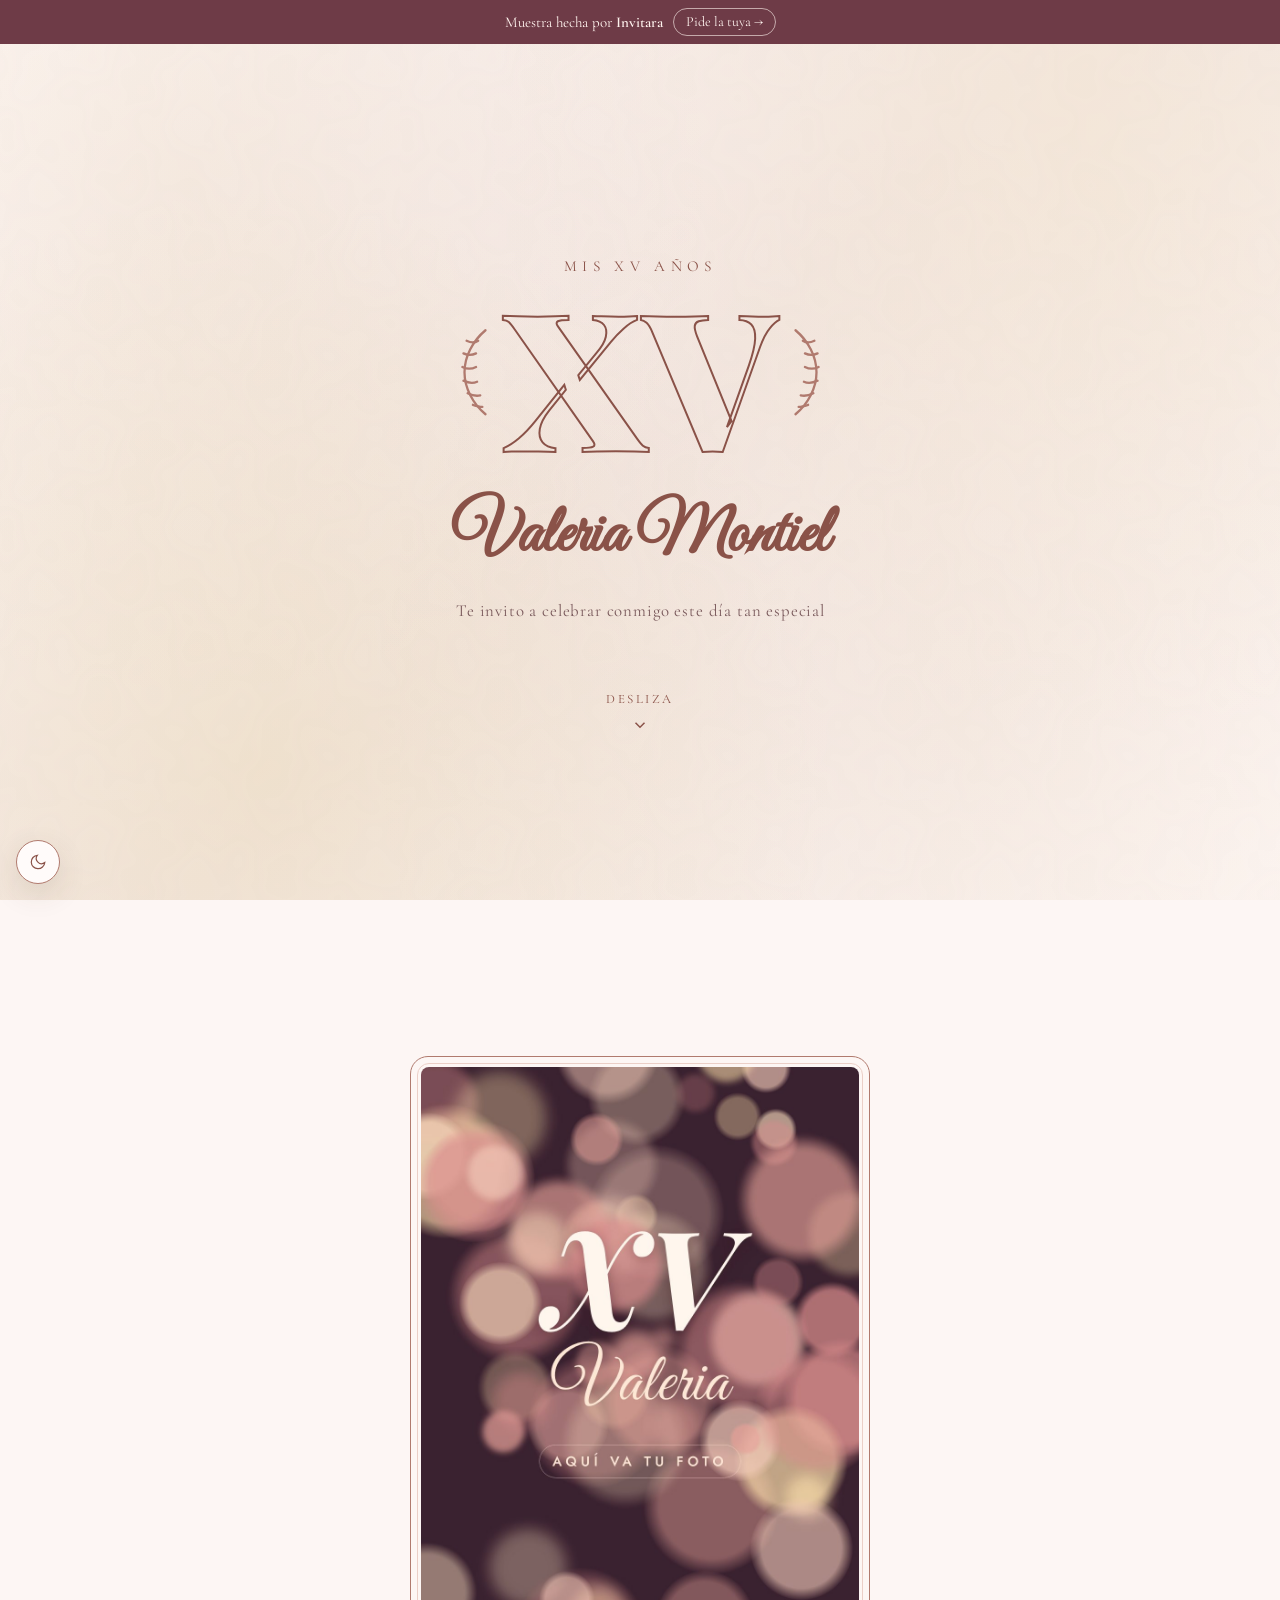
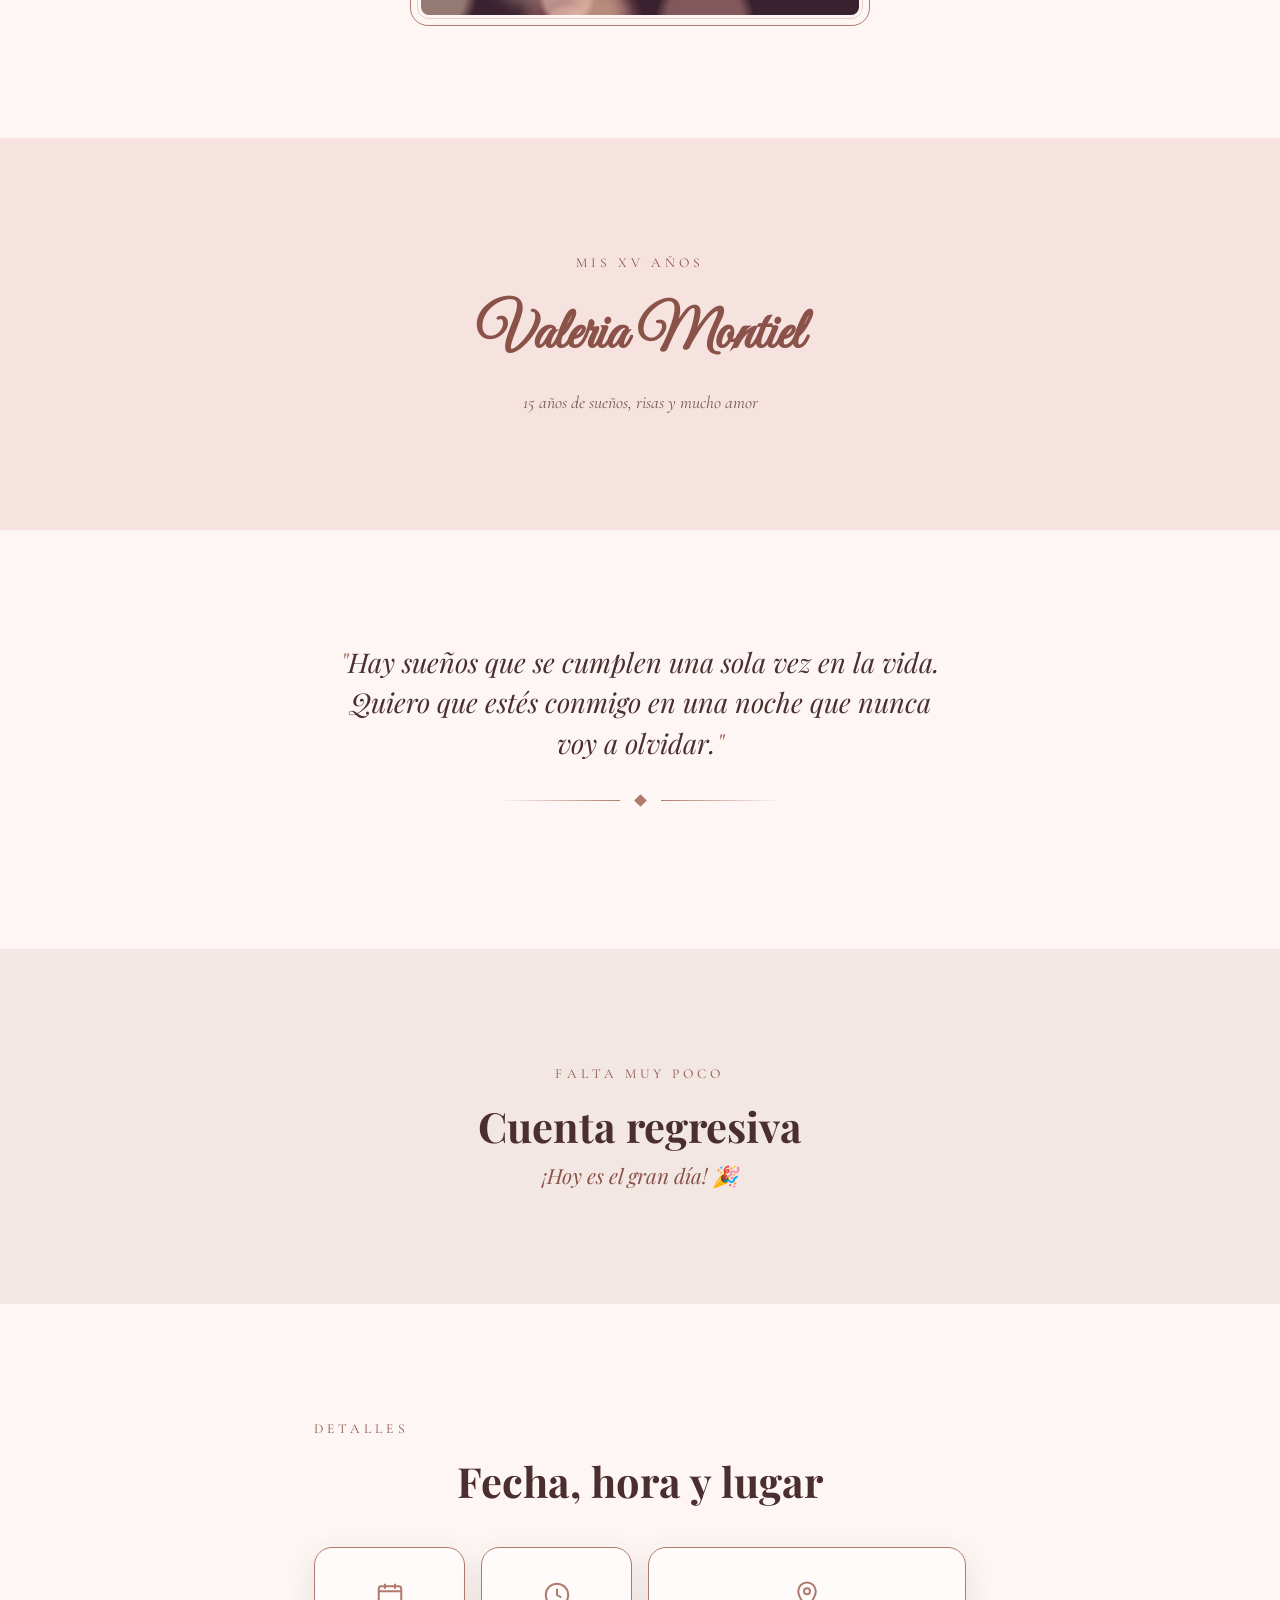
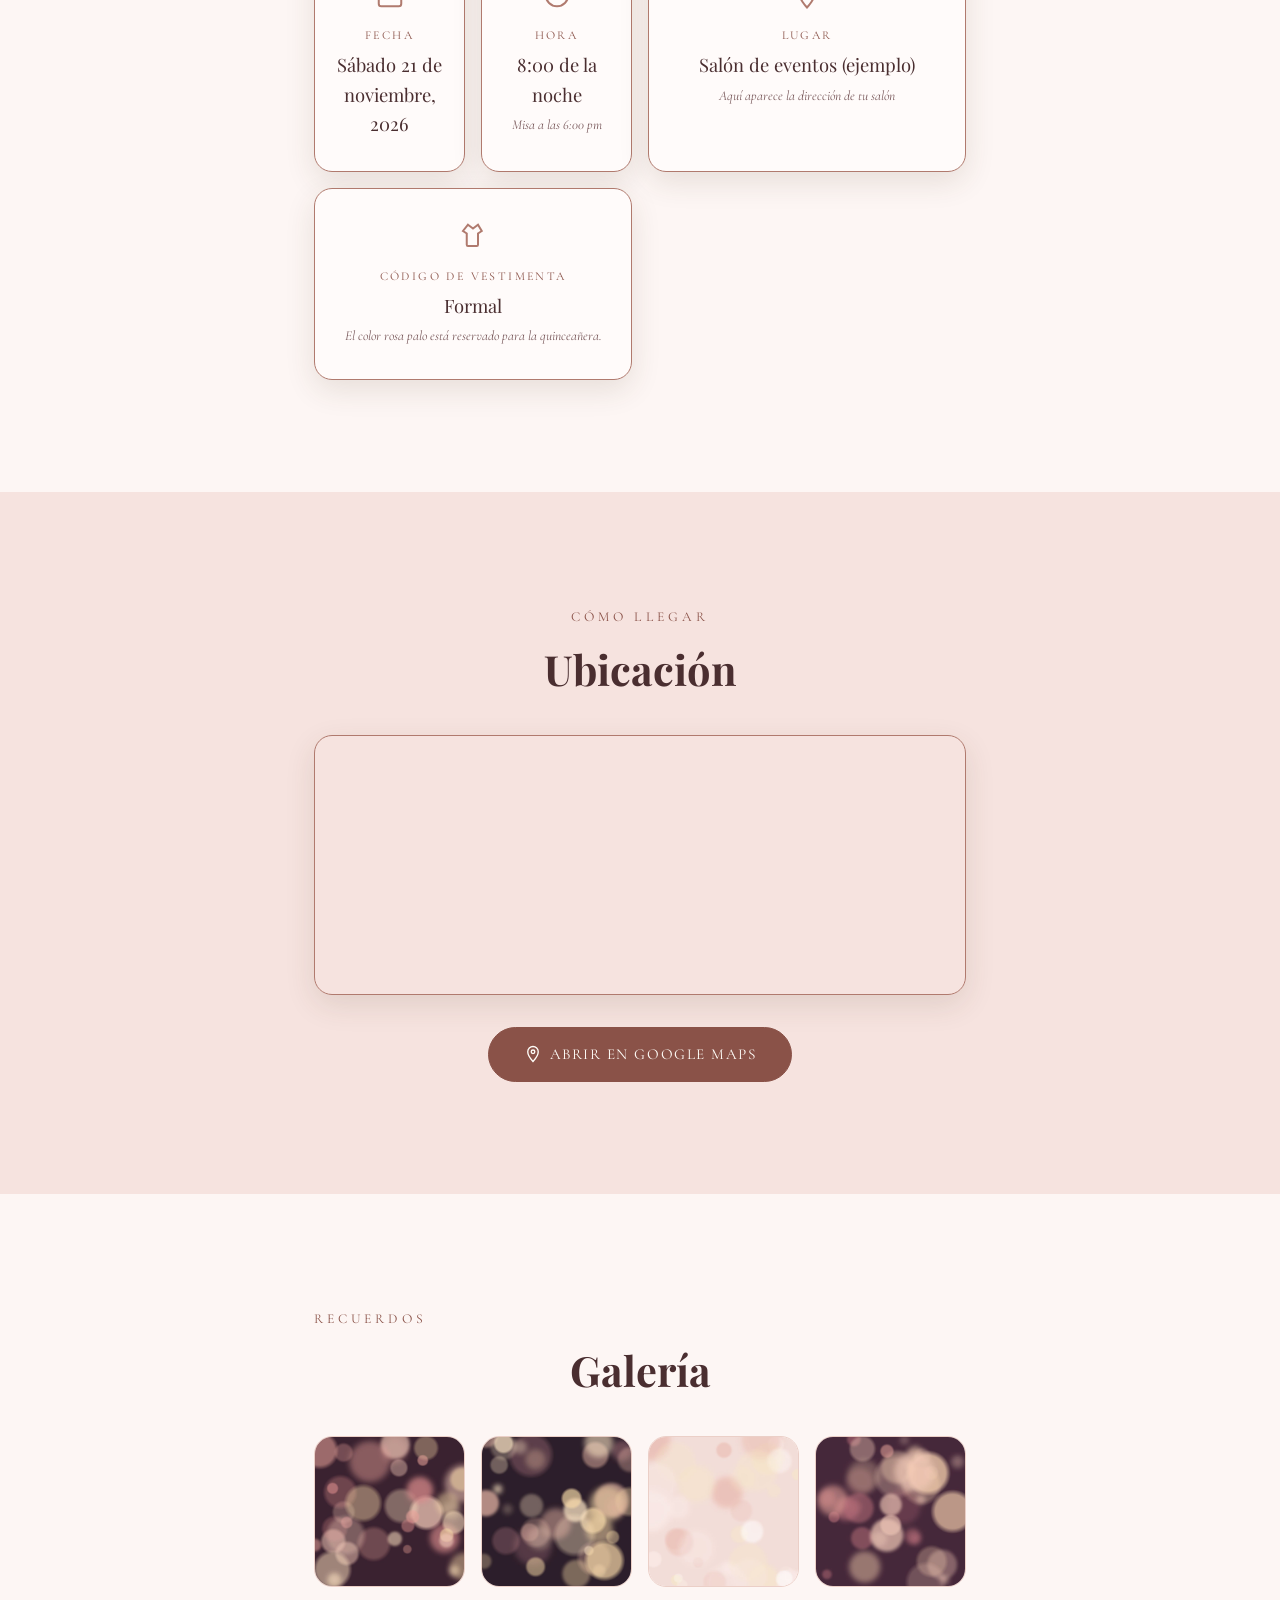
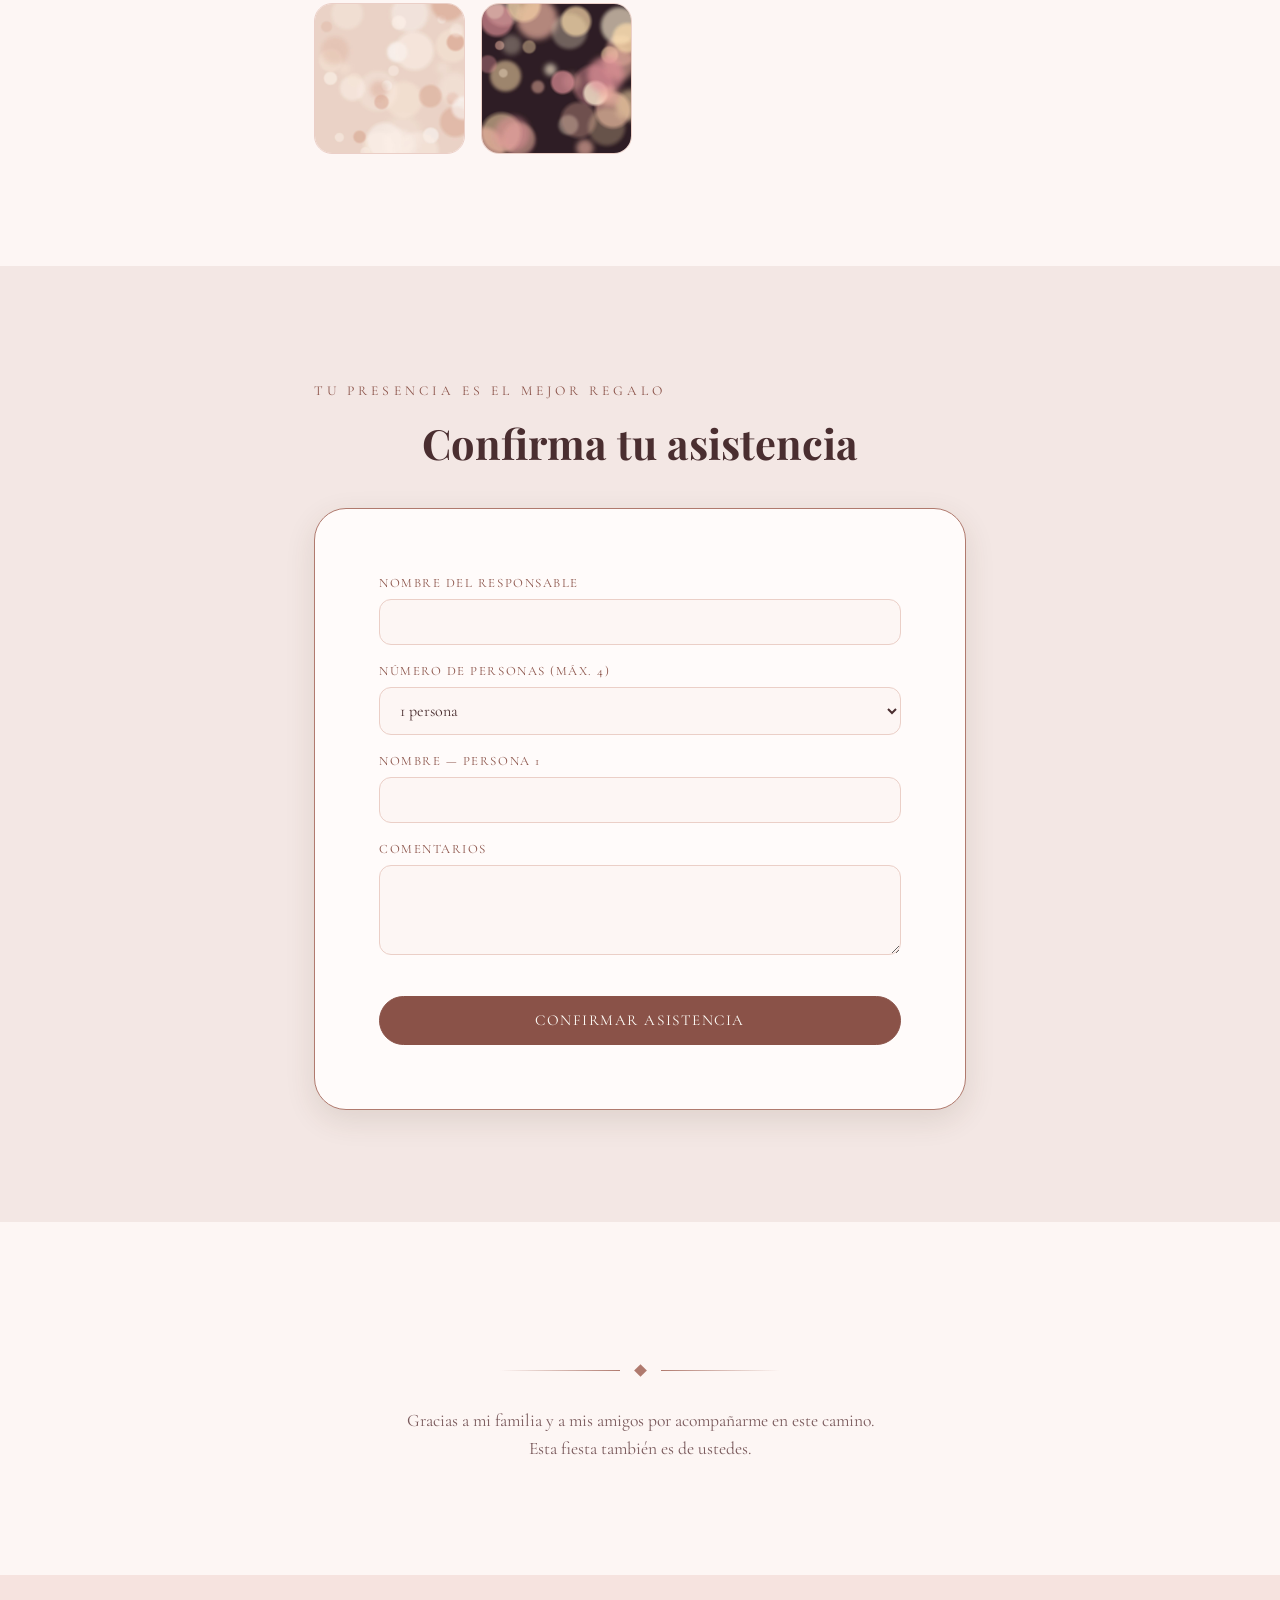
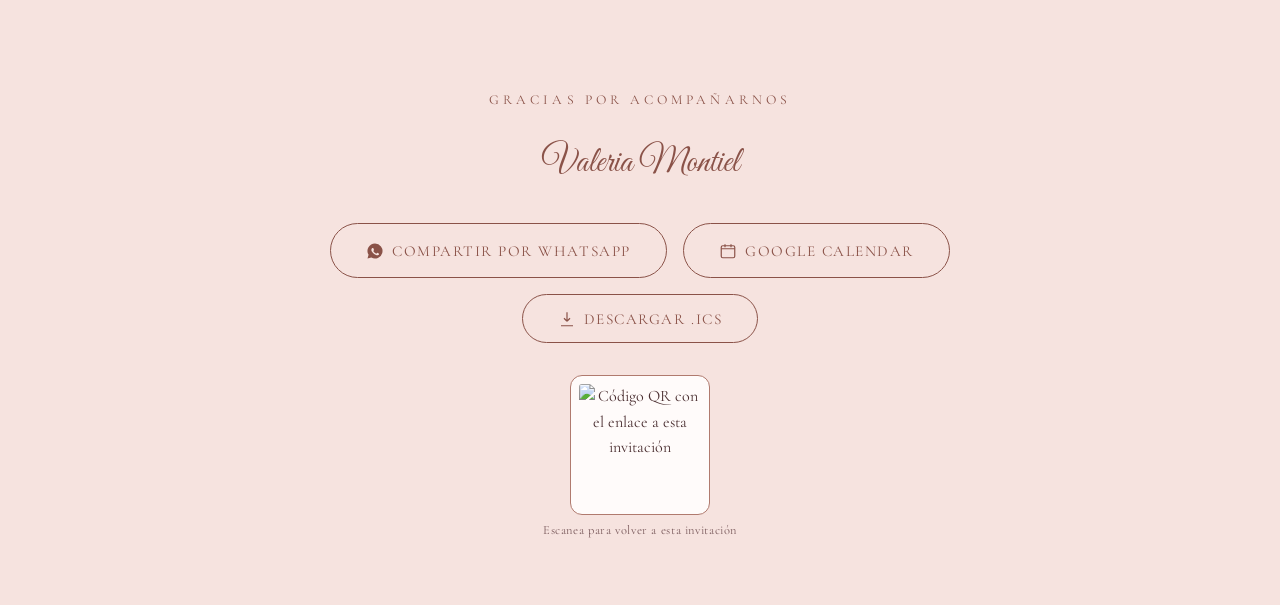
==== index.html @ c922c7a2 "Add files via upload" ====
<!DOCTYPE html>
<html lang="es" data-tema="claro">
<head>
  <meta charset="UTF-8">
  <meta name="viewport" content="width=device-width, initial-scale=1.0, viewport-fit=cover">
  <title>Mis XV años · Valeria · Muestra Invitara</title>

  <!-- ============== SEO BÁSICO ============== -->
  <meta name="description" content="Invitación digital de muestra hecha por Invitara: cuenta regresiva, mapa, galería y confirmación de asistencia.">
  <meta name="robots" content="noindex, nofollow">
  <!-- noindex: una invitación personal normalmente NO debe salir en buscadores.
       Si quieres que sí sea indexable, borra esta línea. -->
  <meta name="theme-color" content="#B07A6E">
  <link rel="canonical" href="https://alex10ja1.github.io/invitara-demo-xv/">

  <!-- ============== OPEN GRAPH (vista previa al compartir por WhatsApp / Facebook) ============== -->
  <meta property="og:type" content="website">
  <meta property="og:title" content="Mis XV años · Valeria">
  <meta property="og:description" content="Invitación digital de muestra hecha por Invitara. Toca para verla como la verían tus invitados.">
  <meta property="og:image" content="https://alex10ja1.github.io/invitara-demo-xv/assets/img/og-imagen.jpg">
  <meta property="og:image:width" content="1200">
  <meta property="og:image:height" content="630">
  <meta property="og:url" content="https://alex10ja1.github.io/invitara-demo-xv/">
  <meta property="og:locale" content="es_MX">

  <!-- ============== TWITTER CARD ============== -->
  <meta name="twitter:card" content="summary_large_image">
  <meta name="twitter:title" content="Mis XV años · Valeria">
  <meta name="twitter:description" content="Invitación digital de muestra hecha por Invitara.">
  <meta name="twitter:image" content="https://alex10ja1.github.io/invitara-demo-xv/assets/img/og-imagen.jpg">

  <!-- ============== PWA (opcional) ============== -->
  <link rel="manifest" href="manifest.json">
  <link rel="icon" type="image/svg+xml" href="assets/iconos/favicon.svg">
  <link rel="apple-touch-icon" href="assets/iconos/favicon.svg">

  <!-- ============== TIPOGRAFÍAS (Google Fonts) ============== -->
  <link rel="preconnect" href="https://fonts.googleapis.com">
  <link rel="preconnect" href="https://fonts.gstatic.com" crossorigin>
  <link href="https://fonts.googleapis.com/css2?family=Great+Vibes&family=Playfair+Display:ital,wght@0,700;0,900;1,700&family=Cormorant+Garamond:wght@400;500;600&display=swap" rel="stylesheet">

  <!-- ============== HOJAS DE ESTILO (orden importa: variables primero) ============== -->
  <link rel="stylesheet" href="assets/css/variables.css">
  <link rel="stylesheet" href="assets/css/style.css">
  <link rel="stylesheet" href="assets/css/responsive.css">
  <link rel="stylesheet" href="assets/css/animaciones.css">
  <style>
    .aviso-muestra{position:fixed;left:0;right:0;top:0;z-index:400;display:flex;justify-content:center;align-items:center;gap:10px;flex-wrap:nowrap;white-space:nowrap;
      padding:calc(8px + env(safe-area-inset-top,0px)) max(16px,env(safe-area-inset-right,0px)) 8px max(16px,env(safe-area-inset-left,0px));
      background:#6E3B47;color:#FFF3EE;font-family:'Cormorant Garamond',Georgia,serif;font-size:15px;text-decoration:none;text-align:center}
    .aviso-muestra b{font-weight:600}
    .aviso-muestra__cta{padding:2px 12px;border:1px solid rgba(255,243,238,.6);border-radius:999px;font-size:14px}
    .aviso-muestra:focus-visible{outline:3px solid #FFF3EE;outline-offset:-4px}
    body{padding-top:44px}
  </style>
</head>
<body>

  <!-- ============== TEXTURA DE FONDO (mármol/acuarela, 100% CSS) ============== -->
  <div class="textura-marmol" aria-hidden="true"></div>

  <!-- ============== PANTALLA DE CARGA ============== -->
  <div class="pantalla-carga" id="pantalla-carga" aria-hidden="true">
    <span class="pantalla-carga__numero">XV</span>
    <span class="pantalla-carga__anillo"></span>
    <span class="pantalla-carga__texto">Preparando tu invitación</span>
  </div>

  <!-- ============== BOTONES FLOTANTES ============== -->
  <button class="boton-musica" id="boton-musica" type="button" aria-label="Reproducir música">
    <svg class="icono-play" viewBox="0 0 24 24" fill="none" stroke="currentColor" stroke-width="1.6"><path d="M8 5v14l11-7z" fill="currentColor" stroke="none"/></svg>
    <svg class="icono-pausa" viewBox="0 0 24 24" fill="none" stroke="currentColor" stroke-width="1.6"><rect x="6" y="5" width="4" height="14" fill="currentColor" stroke="none"/><rect x="14" y="5" width="4" height="14" fill="currentColor" stroke="none"/></svg>
  </button>
  <audio id="audio-fondo" preload="none"></audio>

  <button class="boton-tema" id="boton-tema" type="button" aria-label="Cambiar a modo oscuro">
    <svg viewBox="0 0 24 24" fill="none" stroke="currentColor" stroke-width="1.6"><path d="M21 12.8A9 9 0 1 1 11.2 3 7 7 0 0 0 21 12.8z"/></svg>
  </button>

  <!-- ============== AVISO DE MUESTRA (Invitara) ============== -->
  <a class="aviso-muestra" href="https://alex10ja1.github.io/invitara/" target="_blank" rel="noopener">
    <span>Muestra hecha por <b>Invitara</b></span>
    <span class="aviso-muestra__cta">Pide la tuya →</span>
  </a>

  <main>

    <!-- ============== 1. BIENVENIDA ============== -->
    <section class="seccion-bienvenida" id="bienvenida" aria-label="Bienvenida">
      <div class="globos" aria-hidden="true">
        <span class="globo globo--1"></span>
        <span class="globo globo--2"></span>
        <span class="globo globo--3"></span>
        <span class="globo globo--4"></span>
        <span class="globo globo--5"></span>
      </div>

      <p class="bienvenida__eyebrow zoom-in">Mis XV años</p>

      <div class="bienvenida__laureles zoom-in zoom-in-retraso-1">
        <svg viewBox="0 0 40 90" fill="none" stroke="currentColor" stroke-width="2.2" stroke-linecap="round">
          <path d="M30 5C18 15 10 30 10 45c0 15 8 30 20 40"/>
          <path d="M12 15c4 2 8 2 11 0M9 27c4 2 8 2 12 0M8 40c4 2 9 2 13 0M9 53c4 2 9 3 13 1M13 65c4 2 8 3 12 2M18 76c3 1 6 2 9 2"/>
        </svg>
        <span class="bienvenida__numero">XV</span>
        <svg class="espejo" viewBox="0 0 40 90" fill="none" stroke="currentColor" stroke-width="2.2" stroke-linecap="round">
          <path d="M30 5C18 15 10 30 10 45c0 15 8 30 20 40"/>
          <path d="M12 15c4 2 8 2 11 0M9 27c4 2 8 2 12 0M8 40c4 2 9 2 13 0M9 53c4 2 9 3 13 1M13 65c4 2 8 3 12 2M18 76c3 1 6 2 9 2"/>
        </svg>
      </div>

      <h1 class="bienvenida__titulo zoom-in zoom-in-retraso-2" data-config="evento.nombreFestejada">Valeria Montiel</h1>
      <p class="bienvenida__subtitulo zoom-in zoom-in-retraso-3">Te invito a celebrar conmigo este día tan especial</p>

      <div class="boton-scroll">
        <span>Desliza</span>
        <svg viewBox="0 0 24 24" fill="none" stroke="currentColor" stroke-width="2"><path d="M6 9l6 6 6-6"/></svg>
      </div>
    </section>

   <!-- ============== 2. FOTO PRINCIPAL ============== -->
<section class="seccion-foto" id="foto-principal" aria-label="foto principal">
  <div class="contenedor">
    <div class="foto-principal-wrap revelar revelar--zoom">
      <div class="marco-dorado parallax" data-velocidad="0.08">
        <img
          src="assets/img/foto-principal.jpg"
          alt="Espacio para la foto de la quinceañera"
          class="foto-principal"
          loading="eager">
      </div>
    </div>
  </div>
</section>

    <!-- ============== 3. NOMBRE COMPLETO ============== -->
    <section class="seccion-nombre fondo-champagne" id="nombre" aria-label="Nombre de la festejada">
      <div class="contenedor texto-centrado">
        <p class="etiqueta revelar">Mis XV años</p>
        <h2 class="nombre-festejada revelar" data-config="evento.nombreFestejada">Valeria Montiel</h2>
        <p class="nombre-festejada__edad revelar">
          <span data-config="evento.edad">15</span> años de sueños, risas y mucho amor
        </p>
      </div>
    </section>

    <!-- ============== 4. FRASE ELEGANTE ============== -->
    <section class="seccion-frase" id="frase" aria-label="Frase">
      <div class="contenedor">
        <p class="frase-elegante revelar" data-config="evento.fraseElegante">
          Hay sueños que se cumplen una sola vez en la vida.
        </p>
        <div class="divisor-ornamental revelar"><span class="divisor-ornamental__rombo"></span></div>
      </div>
    </section>

    <!-- ============== 5. CUENTA REGRESIVA ============== -->
    <section class="seccion-contador fondo-beige" id="cuenta-regresiva" aria-label="Cuenta regresiva">
      <div class="contenedor">
        <p class="etiqueta revelar">Falta muy poco</p>
        <h2 class="titulo-seccion revelar">Cuenta regresiva</h2>

        <div class="contador revelar" id="contador-bloques">
          <div class="contador__bloque">
            <div class="contador__numero" id="contador-dias">00</div>
            <div class="contador__label">Días</div>
          </div>
          <div class="contador__bloque">
            <div class="contador__numero" id="contador-horas">00</div>
            <div class="contador__label">Horas</div>
          </div>
          <div class="contador__bloque">
            <div class="contador__numero" id="contador-minutos">00</div>
            <div class="contador__label">Min</div>
          </div>
          <div class="contador__bloque">
            <div class="contador__numero" id="contador-segundos">00</div>
            <div class="contador__label">Seg</div>
          </div>
        </div>
        <p class="contador--finalizado" id="contador-finalizado" style="display:none;">¡Hoy es el gran día! 🎉</p>
      </div>
    </section>

    <!-- ============== 6-10. DETALLES: FECHA, HORA, LUGAR, VESTIMENTA + MAPA ============== -->
    <section class="seccion-detalles" id="detalles" aria-label="Detalles del evento">
      <div class="contenedor">
        <p class="etiqueta revelar">Detalles</p>
        <h2 class="titulo-seccion revelar">Fecha, hora y lugar</h2>

        <div class="grid-detalles">
          <div class="tarjeta revelar">
            <svg class="tarjeta__icono" viewBox="0 0 24 24" fill="none" stroke="currentColor" stroke-width="1.6"><rect x="3" y="5" width="18" height="16" rx="2"/><path d="M3 9h18M8 3v4M16 3v4"/></svg>
            <div class="tarjeta__titulo">Fecha</div>
            <div class="tarjeta__valor" data-config="fechaHora.fechaTexto">Sábado 14 de Noviembre, 2026</div>
          </div>

          <div class="tarjeta revelar">
            <svg class="tarjeta__icono" viewBox="0 0 24 24" fill="none" stroke="currentColor" stroke-width="1.6"><circle cx="12" cy="12" r="9"/><path d="M12 7v5l3.5 2"/></svg>
            <div class="tarjeta__titulo">Hora</div>
            <div class="tarjeta__valor" data-config="fechaHora.horaTexto">7:00 de la noche</div>
            <div class="tarjeta__nota" data-config="fechaHora.notaHora">Se ruega puntualidad</div>
          </div>

          <div class="tarjeta tarjeta--ancha revelar">
            <svg class="tarjeta__icono" viewBox="0 0 24 24" fill="none" stroke="currentColor" stroke-width="1.6"><path d="M12 22s7-7.5 7-13a7 7 0 1 0-14 0c0 5.5 7 13 7 13z"/><circle cx="12" cy="9" r="2.4"/></svg>
            <div class="tarjeta__titulo">Lugar</div>
            <div class="tarjeta__valor" data-config="lugar.nombreLugar">Salón Jardín Villa Dorada</div>
            <div class="tarjeta__nota" data-config="lugar.direccion">Av. de las Rosas 245, Col. Los Encinos</div>
          </div>

          <div class="tarjeta tarjeta--ancha revelar">
            <svg class="tarjeta__icono" viewBox="0 0 24 24" fill="none" stroke="currentColor" stroke-width="1.6"><path d="M8 3l4 3 4-3 3 5-3 2v9a1 1 0 0 1-1 1H8a1 1 0 0 1-1-1v-9L4 8z"/></svg>
            <div class="tarjeta__titulo">Código de vestimenta</div>
            <div class="tarjeta__valor" data-config="vestimenta.codigo">Formal</div>
            <div class="tarjeta__nota" data-config="vestimenta.detalle">Paleta dorado, champagne y beige.</div>
          </div>
        </div>
      </div>
    </section>

    <!-- ============== 9. MAPA ============== -->
    <section class="seccion-mapa fondo-champagne" id="mapa" aria-label="Ubicación en el mapa">
      <div class="contenedor">
        <p class="etiqueta revelar">Cómo llegar</p>
        <h2 class="titulo-seccion revelar">Ubicación</h2>
        <div class="mapa-embed revelar">
          <iframe id="mapa-iframe" src="" loading="lazy" referrerpolicy="no-referrer-when-downgrade"></iframe>
        </div>
        <div class="acciones-mapa revelar">
          <a class="boton boton--relleno" id="boton-abrir-maps" href="#" target="_blank" rel="noopener noreferrer">
            <svg viewBox="0 0 24 24" fill="none" stroke="currentColor" stroke-width="1.8"><path d="M12 22s7-7.5 7-13a7 7 0 1 0-14 0c0 5.5 7 13 7 13z"/><circle cx="12" cy="9" r="2.4"/></svg>
            Abrir en Google Maps
          </a>
        </div>
      </div>
    </section>

    <!-- ============== 11. GALERÍA ============== -->
    <section class="seccion-galeria" id="galeria" aria-label="Galería de fotos">
      <div class="contenedor">
        <p class="etiqueta revelar">Recuerdos</p>
        <h2 class="titulo-seccion revelar">Galería</h2>
        <div class="galeria" id="galeria-grid"><!-- Generado dinámicamente por app.js desde configuracion.json --></div>
      </div>
    </section>

  <!-- ============== 12. CONFIRMACIÓN DE ASISTENCIA ============== -->
<section class="seccion-confirmacion fondo-beige" id="confirmacion" aria-label="Confirmación de asistencia">
  <div class="contenedor">
    <p class="etiqueta revelar">Tu presencia es el mejor regalo</p>
    <h2 class="titulo-seccion revelar">Confirma tu asistencia</h2>

    <form
      class="formulario-confirmacion revelar"
      id="formulario-rsvp"
      novalidate>

      <div class="campo">
        <label for="form-responsable">Nombre del responsable</label>
        <input type="text" id="form-responsable" name="responsable" required autocomplete="name">
        <span class="campo__error">Escribe tu nombre completo.</span>
      </div>

      <div class="campo">
        <label for="form-cantidad">Número de personas (máx. 4)</label>
        <select id="form-cantidad" name="cantidad" required>
          <option value="1">1 persona</option>
          <option value="2">2 personas</option>
          <option value="3">3 personas</option>
          <option value="4">4 personas</option>
        </select>
      </div>

      <div class="campo campo-persona visible" data-persona="1">
        <label for="form-persona1">Nombre — Persona 1</label>
        <input type="text" id="form-persona1" name="persona1" required>
        <span class="campo__error">Escribe el nombre de la persona 1.</span>
      </div>

      <div class="campo campo-persona personas-adicionales" data-persona="2">
        <label for="form-persona2">Nombre — Persona 2</label>
        <input type="text" id="form-persona2" name="persona2">
        <span class="campo__error">Escribe el nombre de la persona 2.</span>
      </div>

      <div class="campo campo-persona personas-adicionales" data-persona="3">
        <label for="form-persona3">Nombre — Persona 3</label>
        <input type="text" id="form-persona3" name="persona3">
        <span class="campo__error">Escribe el nombre de la persona 3.</span>
      </div>

      <div class="campo campo-persona personas-adicionales" data-persona="4">
        <label for="form-persona4">Nombre — Persona 4</label>
        <input type="text" id="form-persona4" name="persona4">
        <span class="campo__error">Escribe el nombre de la persona 4.</span>
      </div>

      <div class="campo">
        <label for="form-comentarios">Comentarios</label>
        <textarea id="form-comentarios" name="comentarios"></textarea>
      </div>

      <button type="submit" class="boton boton--relleno boton--bloque">
        Confirmar asistencia
      </button>

      <p class="formulario__estado" id="formulario-estado" role="status"></p>
    </form>
  </div>
</section>

    <!-- ============== 13. MENSAJE FINAL ============== -->
    <section class="seccion-mensaje-final" id="mensaje-final" aria-label="Mensaje final">
      <div class="contenedor">
        <div class="divisor-ornamental revelar"><span class="divisor-ornamental__rombo"></span></div>
        <p class="mensaje-final__texto revelar" data-config="evento.mensajeFinal">
          Gracias a mi familia y a mis amigos.
        </p>
      </div>
    </section>

    <!-- ============== 14. GRACIAS POR ACOMPAÑARNOS ============== -->
    <section class="seccion-agradecimiento fondo-champagne" id="agradecimiento" aria-label="Agradecimiento">
      <div class="contenedor">
        <p class="etiqueta revelar">Gracias por acompañarnos</p>
        <p class="agradecimiento__firma revelar" data-config="evento.nombreFestejada">Valeria</p>

        <div class="acciones-finales revelar">
          <a class="boton" id="boton-whatsapp" href="#" target="_blank" rel="noopener noreferrer">
            <svg viewBox="0 0 24 24" fill="currentColor"><path d="M12 2a10 10 0 0 0-8.6 15.1L2 22l5.1-1.3A10 10 0 1 0 12 2zm5.6 14.2c-.2.6-1.4 1.2-1.9 1.3-.5.1-1.1.2-3.1-.6-2.6-1.1-4.3-3.7-4.4-3.9-.1-.2-1-1.3-1-2.5s.6-1.8.9-2.1c.2-.2.5-.3.7-.3h.5c.2 0 .4 0 .6.5.2.5.7 1.7.7 1.8.1.2.1.3 0 .5-.2.4-.4.6-.7.9-.1.1-.2.3 0 .6.3.6 1 1.4 1.7 2 .9.7 1.6 1 1.9 1.1.2.1.4.1.5-.1.2-.2.6-.7.8-.9.2-.2.3-.2.5-.1l1.6.8c.2.1.4.2.4.4.1.2.1.7-.1 1.3z"/></svg>
            Compartir por WhatsApp
          </a>
          <a class="boton" id="boton-calendario-google" href="#" target="_blank" rel="noopener noreferrer">
            <svg viewBox="0 0 24 24" fill="none" stroke="currentColor" stroke-width="1.6"><rect x="3" y="5" width="18" height="16" rx="2"/><path d="M3 9h18M8 3v4M16 3v4"/></svg>
            Google Calendar
          </a>
          <button class="boton" id="boton-calendario-ics" type="button">
            <svg viewBox="0 0 24 24" fill="none" stroke="currentColor" stroke-width="1.6"><path d="M12 3v12m0 0l-4-4m4 4l4-4M4 21h16"/></svg>
            Descargar .ics
          </button>
        </div>

        <div class="qr-codigo revelar">
          <img id="qr-imagen" src="" alt="Código QR de la invitación" width="140" height="140" loading="lazy">
          <span>Escanea para volver a esta invitación</span>
        </div>
      </div>
    </section>

  </main>

  <!-- ============== LIGHTBOX (visor de foto ampliada de la galería) ============== -->
  <div class="lightbox" id="lightbox" aria-hidden="true">
    <button class="lightbox__cerrar" id="lightbox-cerrar" type="button" aria-label="Cerrar">×</button>
    <img id="lightbox-img" src="" alt="">
  </div>

  <!-- ============== SCRIPTS (cada módulo se expone en window.Invitacion*; app.js los conecta al final) ============== -->
  <script src="assets/js/contador.js"></script>
  <script src="assets/js/musica.js"></script>
  <script src="assets/js/maps.js"></script>
  <script src="assets/js/scroll.js"></script>
  <script src="assets/js/animaciones.js"></script>
  <script src="assets/js/formulario.js?v=31"></script>
  <script src="assets/js/app.js"></script>
</body>
</html>
---- assets/css/variables.css ----
/* ==========================================================================
   VARIABLES.CSS
   Aquí vive TODO el sistema de diseño: colores, tipografías, espaciados.
   Si quieres cambiar la paleta de colores de todo el sitio, este es el
   ÚNICO archivo que necesitas tocar. Todo lo demás lee de aquí.
   ========================================================================== */

:root {
  /* ---------- PALETA DE COLOR ----------
     Inspirada en invitaciones de boda / XV años: dorado envejecido,
     champagne y crema, sobre un fondo marfil cálido. */
  --color-dorado: #B07A6E;          /* Dorado principal (bordes, íconos, acentos) */
  --color-dorado-oscuro: #8A5248;   /* Dorado profundo (texto sobre claro, sombras de texto) */
  --color-dorado-claro: #EBCFC7;    /* Dorado pálido (líneas, detalles suaves) */
  --color-champagne: #F6E3DF;       /* Champagne (fondos de tarjetas) */
  --color-beige: #F3E7E4;           /* Beige (fondos alternos de sección) */
  --color-crema: #FDF6F4;           /* Crema (fondo general del sitio) */
  --color-marfil: #FFFBFA;          /* Marfil casi blanco (tarjetas, formulario) */
  --color-blanco: #FFFFFF;

  --color-texto: #4A2E30;           /* Texto principal: café cálido, no negro puro */
  --color-texto-suave: #7A5A5C;     /* Texto secundario / notas */
  --color-texto-sobre-dorado: #FFFDF8;

  --color-exito: #6E8F5C;           /* Verde suave para confirmaciones */
  --color-error: #B5544A;           /* Rojo terracota para errores de validación */

  /* ---------- MODO OSCURO (opcional, se activa con [data-tema="oscuro"]) ---------- */
  --color-crema-oscuro: #221B12;
  --color-marfil-oscuro: #2A2117;
  --color-texto-oscuro: #F3E5D0;

  /* ---------- TIPOGRAFÍA ----------
     Manuscrita elegante para el nombre, serif para el resto. */
  --fuente-script: 'Great Vibes', cursive;              /* Nombre principal */
  --fuente-display: 'Playfair Display', serif;          /* Títulos y el número "75" */
  --fuente-cuerpo: 'Cormorant Garamond', 'Georgia', serif; /* Texto de párrafos, labels, botones */

  /* ---------- ESPACIADO ---------- */
  --espacio-xs: 0.5rem;
  --espacio-sm: 1rem;
  --espacio-md: 2rem;
  --espacio-lg: 4rem;
  --espacio-xl: 7rem;

  /* ---------- BORDES Y SOMBRAS ---------- */
  --radio-borde: 18px;
  --radio-borde-lg: 32px;
  --sombra-suave: 0 10px 30px rgba(74, 58, 34, 0.12);
  --sombra-dorada: 0 8px 24px rgba(198, 161, 91, 0.35);
  --linea-dorada: 1px solid var(--color-dorado);

  /* ---------- TRANSICIONES ---------- */
  --transicion-suave: 0.4s cubic-bezier(0.22, 1, 0.36, 1);
  --transicion-rapida: 0.2s ease-out;

  /* ---------- ANCHO DE CONTENIDO ---------- */
  --ancho-maximo: 640px;
}
---- assets/css/style.css ----
/* ==========================================================================
   STYLE.CSS — Hoja de estilos principal
   Estructura general + cada una de las secciones de la invitación.
   No usa ningún framework (sin Bootstrap): 100% CSS puro.
   ========================================================================== */

/* ---------- RESET BÁSICO ---------- */
* { margin: 0; padding: 0; box-sizing: border-box; }

html { scroll-behavior: smooth; }

body {
  font-family: var(--fuente-cuerpo);
  color: var(--color-texto);
  background-color: var(--color-crema);
  overflow-x: hidden;
  line-height: 1.6;
}

/* Modo oscuro opcional, activado por JS con data-tema="oscuro" en <html> */
html[data-tema="oscuro"] body {
  background-color: var(--color-crema-oscuro);
  color: var(--color-texto-oscuro);
}
html[data-tema="oscuro"] .tarjeta,
html[data-tema="oscuro"] .formulario-confirmacion {
  background-color: var(--color-marfil-oscuro);
}

img { max-width: 100%; display: block; }
a { color: inherit; text-decoration: none; }
button { font-family: inherit; cursor: pointer; }

/* Foco visible para accesibilidad de teclado */
a:focus-visible, button:focus-visible, input:focus-visible, textarea:focus-visible, select:focus-visible {
  outline: 2px solid var(--color-dorado-oscuro);
  outline-offset: 3px;
}

/* Respeta preferencia de "reducir movimiento" del sistema */
@media (prefers-reduced-motion: reduce) {
  *, *::before, *::after {
    animation-duration: 0.001ms !important;
    animation-iteration-count: 1 !important;
    transition-duration: 0.001ms !important;
    scroll-behavior: auto !important;
  }
}

/* ---------- TEXTURA DE FONDO TIPO MÁRMOL / ACUARELA ----------
   Generada 100% con CSS (gradientes radiales superpuestos), sin
   necesidad de ninguna imagen. Se aplica al body mediante ::before
   para que quede detrás de todo el contenido. */
.textura-marmol {
  position: fixed;
  inset: 0;
  z-index: -1;
  pointer-events: none;
  background-color: var(--color-crema);
  background-image:
    radial-gradient(circle at 15% 20%, rgba(198, 161, 91, 0.10) 0%, transparent 40%),
    radial-gradient(circle at 85% 15%, rgba(243, 229, 208, 0.55) 0%, transparent 45%),
    radial-gradient(circle at 75% 80%, rgba(198, 161, 91, 0.08) 0%, transparent 50%),
    radial-gradient(circle at 20% 85%, rgba(232, 213, 166, 0.35) 0%, transparent 45%),
    linear-gradient(135deg, var(--color-crema) 0%, var(--color-beige) 50%, var(--color-crema) 100%);
}
/* Veteado sutil tipo mármol, dibujado con SVG en línea (data URI) */
.textura-marmol::after {
  content: "";
  position: absolute;
  inset: 0;
  opacity: 0.5;
  background-image: url("data:image/svg+xml;utf8,<svg xmlns='http://www.w3.org/2000/svg' width='400' height='400'><filter id='n'><feTurbulence type='fractalNoise' baseFrequency='0.012' numOctaves='3' result='t'/><feColorMatrix in='t' type='matrix' values='0 0 0 0 0.77  0 0 0 0 0.63  0 0 0 0 0.36  0 0 0 0.05 0'/></filter><rect width='100%25' height='100%25' filter='url(%23n)'/></svg>");
  mix-blend-mode: multiply;
}

/* ---------- PANTALLA DE CARGA ---------- */
.pantalla-carga {
  position: fixed;
  inset: 0;
  z-index: 999;
  display: flex;
  flex-direction: column;
  align-items: center;
  justify-content: center;
  gap: var(--espacio-sm);
  background: var(--color-crema);
  transition: opacity 0.8s ease, visibility 0.8s ease;
}
.pantalla-carga.oculta { opacity: 0; visibility: hidden; }
.pantalla-carga__numero {
  font-family: var(--fuente-display);
  font-size: 4rem;
  color: var(--color-dorado-oscuro);
}
.pantalla-carga__texto {
  font-size: 1rem;
  letter-spacing: 0.2em;
  text-transform: uppercase;
  color: var(--color-texto-suave);
}
.pantalla-carga__anillo {
  width: 46px; height: 46px;
  border: 2px solid var(--color-dorado-claro);
  border-top-color: var(--color-dorado-oscuro);
  border-radius: 50%;
  animation: girar 1s linear infinite;
}
@keyframes girar { to { transform: rotate(360deg); } }

/* ---------- CONTENEDOR GENERAL ---------- */
.contenedor {
  max-width: var(--ancho-maximo);
  margin: 0 auto;
  padding: 0 var(--espacio-md);
}

section { position: relative; padding: var(--espacio-xl) 0; }

/* ---------- DIVISOR ORNAMENTAL (elemento firma del diseño) ----------
   Doble línea dorada con un rombo al centro: se repite entre secciones
   como si fuera el sello grabado de una invitación impresa. */
.divisor-ornamental {
  display: flex;
  align-items: center;
  justify-content: center;
  gap: var(--espacio-sm);
  width: 100%;
  max-width: 280px;
  margin: var(--espacio-md) auto;
}
.divisor-ornamental::before,
.divisor-ornamental::after {
  content: "";
  flex: 1;
  height: 1px;
  background: linear-gradient(90deg, transparent, var(--color-dorado));
}
.divisor-ornamental::after { background: linear-gradient(90deg, var(--color-dorado), transparent); }
.divisor-ornamental__rombo {
  width: 9px; height: 9px;
  background: var(--color-dorado);
  transform: rotate(45deg);
  flex-shrink: 0;
}

/* ---------- ETIQUETA (eyebrow) ---------- */
.etiqueta {
  display: inline-block;
  font-family: var(--fuente-cuerpo);
  font-size: 0.85rem;
  letter-spacing: 0.3em;
  text-transform: uppercase;
  color: var(--color-dorado-oscuro);
  margin-bottom: var(--espacio-xs);
}

.titulo-seccion {
  font-family: var(--fuente-display);
  font-size: clamp(1.8rem, 5vw, 2.6rem);
  text-align: center;
  color: var(--color-texto);
  font-weight: 700;
}

.texto-centrado { text-align: center; }

/* ================= SECCIÓN: BIENVENIDA (Hero) ================= */
.seccion-bienvenida {
  min-height: 100vh;
  display: flex;
  flex-direction: column;
  align-items: center;
  justify-content: center;
  text-align: center;
  padding: var(--espacio-lg) var(--espacio-md);
  position: relative;
}

.globos { position: absolute; inset: 0; overflow: hidden; pointer-events: none; z-index: 0; }
.globo {
  position: absolute;
  bottom: -120px;
  width: 46px;
  height: 58px;
  border-radius: 50% 50% 50% 50% / 58% 58% 42% 42%;
  opacity: 0.55;
  animation: flotar-globo linear infinite;
}
.globo::after {
  content: "";
  position: absolute;
  bottom: -26px; left: 50%;
  width: 1px; height: 26px;
  background: rgba(198,161,91,0.4);
  transform: translateX(-50%);
}
.globo--1 { left: 8%;  background: var(--color-dorado);       animation-duration: 14s; animation-delay: 0s; }
.globo--2 { left: 22%; background: var(--color-dorado-claro); animation-duration: 18s; animation-delay: 3s; }
.globo--3 { left: 68%; background: var(--color-champagne);    animation-duration: 16s; animation-delay: 1s; }
.globo--4 { left: 84%; background: var(--color-dorado);       animation-duration: 20s; animation-delay: 5s; }
.globo--5 { left: 45%; background: var(--color-dorado-claro); animation-duration: 15s; animation-delay: 7s; }
@keyframes flotar-globo {
  0%   { transform: translateY(0) translateX(0); }
  50%  { transform: translateY(-60vh) translateX(20px); }
  100% { transform: translateY(-115vh) translateX(-15px); }
}

.bienvenida__eyebrow {
  font-size: 0.95rem;
  letter-spacing: 0.35em;
  text-transform: uppercase;
  color: var(--color-dorado-oscuro);
  z-index: 1;
}

.bienvenida__numero {
  font-family: var(--fuente-display);
  font-weight: 900;
  font-size: clamp(6rem, 32vw, 11rem);
  line-height: 0.9;
  color: transparent;
  -webkit-text-stroke: 2px var(--color-dorado-oscuro);
  position: relative;
  z-index: 1;
  margin: var(--espacio-xs) 0;
}

/* Laureles alrededor del "75": motivo clásico de aniversario, dibujado en SVG en el HTML */
.bienvenida__laureles { position: relative; z-index: 1; display: flex; align-items: center; justify-content: center; gap: 0.5rem; }
.bienvenida__laureles svg { width: 42px; height: auto; color: var(--color-dorado); }
.bienvenida__laureles svg.espejo { transform: scaleX(-1); }

.bienvenida__titulo {
  z-index: 1;
  font-family: var(--fuente-script);
  font-size: clamp(2.6rem, 9vw, 4.2rem);
  color: var(--color-dorado-oscuro);
  margin-top: var(--espacio-sm);
}

.bienvenida__subtitulo {
  z-index: 1;
  font-size: 1.05rem;
  color: var(--color-texto-suave);
  margin-top: var(--espacio-xs);
  letter-spacing: 0.05em;
}

.boton-scroll {
  z-index: 1;
  margin-top: var(--espacio-lg);
  display: flex;
  flex-direction: column;
  align-items: center;
  gap: 0.4rem;
  color: var(--color-dorado-oscuro);
  font-size: 0.8rem;
  letter-spacing: 0.2em;
  text-transform: uppercase;
  animation: rebote-suave 2.4s ease-in-out infinite;
}
.boton-scroll svg { width: 18px; height: 18px; }
@keyframes rebote-suave { 0%,100% { transform: translateY(0); } 50% { transform: translateY(8px); } }

/* ================= MARCO ORNAMENTAL (usado en foto principal y galería) ================= */
.marco-dorado {
  position: relative;
  padding: 10px;
  border: 1px solid var(--color-dorado);
  border-radius: var(--radio-borde);
}
.marco-dorado::before {
  content: "";
  position: absolute;
  inset: 6px;
  border: 1px solid var(--color-dorado-claro);
  border-radius: calc(var(--radio-borde) - 6px);
  pointer-events: none;
}
.marco-dorado img {
  border-radius: calc(var(--radio-borde) - 10px);
  width: 100%;
  object-fit: cover;
}

/* ================= SECCIÓN: FOTO PRINCIPAL ================= */
.seccion-foto { text-align: center; }
.foto-principal-wrap { max-width: 420px; margin: 0 auto; }
.foto-principal-wrap .marco-dorado img { aspect-ratio: 4 / 5; }
.foto-placeholder {
  aspect-ratio: 4/5; width: 100%;
  display: flex; align-items: center; justify-content: center;
  background: linear-gradient(160deg, var(--color-champagne), var(--color-beige));
  color: var(--color-dorado-oscuro);
  font-family: var(--fuente-cuerpo);
  font-size: 0.95rem;
  text-align: center;
  padding: var(--espacio-md);
  border-radius: calc(var(--radio-borde) - 10px);
}

/* ================= SECCIÓN: NOMBRE ================= */
.seccion-nombre { text-align: center; }
.nombre-festejada {
  font-family: var(--fuente-script);
  font-size: clamp(2.4rem, 8vw, 3.6rem);
  color: var(--color-dorado-oscuro);
  margin: var(--espacio-xs) 0;
}
.nombre-festejada__edad {
  font-family: var(--fuente-cuerpo);
  font-style: italic;
  color: var(--color-texto-suave);
  font-size: 1.1rem;
}

/* ================= SECCIÓN: FRASE ELEGANTE ================= */
.seccion-frase { text-align: center; }
.frase-elegante {
  font-family: var(--fuente-display);
  font-style: italic;
  font-size: clamp(1.3rem, 4vw, 1.7rem);
  line-height: 1.5;
  color: var(--color-texto);
  position: relative;
  padding: 0 var(--espacio-sm);
}
.frase-elegante::before, .frase-elegante::after {
  content: '"';
  color: var(--color-dorado);
  font-family: var(--fuente-display);
}

/* ================= SECCIÓN: CUENTA REGRESIVA ================= */
.seccion-contador { text-align: center; }
.contador {
  display: flex;
  justify-content: center;
  gap: var(--espacio-sm);
  flex-wrap: wrap;
  margin-top: var(--espacio-md);
}
.contador__bloque {
  background: var(--color-marfil);
  border: var(--linea-dorada);
  border-radius: var(--radio-borde);
  box-shadow: var(--sombra-suave);
  width: 84px;
  padding: var(--espacio-sm) 0.4rem;
}
.contador__numero {
  font-family: var(--fuente-display);
  font-size: 2.1rem;
  color: var(--color-dorado-oscuro);
  font-weight: 700;
}
.contador__label {
  font-size: 0.7rem;
  letter-spacing: 0.15em;
  text-transform: uppercase;
  color: var(--color-texto-suave);
}
.contador--finalizado {
  font-family: var(--fuente-display);
  font-style: italic;
  color: var(--color-dorado-oscuro);
  font-size: 1.3rem;
}

/* ================= SECCIÓN: DETALLES (fecha, hora, lugar, vestimenta) ================= */
.grid-detalles {
  display: grid;
  grid-template-columns: 1fr 1fr;
  gap: var(--espacio-sm);
  margin-top: var(--espacio-md);
}
.tarjeta {
  background: var(--color-marfil);
  border: var(--linea-dorada);
  border-radius: var(--radio-borde);
  box-shadow: var(--sombra-suave);
  padding: var(--espacio-md) var(--espacio-sm);
  text-align: center;
  transition: transform var(--transicion-suave);
}
.tarjeta:hover { transform: translateY(-4px); }
.tarjeta--ancha { grid-column: 1 / -1; }
.tarjeta__icono { width: 30px; height: 30px; margin: 0 auto var(--espacio-xs); color: var(--color-dorado); }
.tarjeta__titulo {
  font-size: 0.75rem;
  letter-spacing: 0.2em;
  text-transform: uppercase;
  color: var(--color-dorado-oscuro);
  margin-bottom: 0.3rem;
}
.tarjeta__valor {
  font-family: var(--fuente-display);
  font-size: 1.15rem;
  color: var(--color-texto);
}
.tarjeta__nota {
  font-size: 0.85rem;
  color: var(--color-texto-suave);
  margin-top: 0.3rem;
  font-style: italic;
}

/* ================= SECCIÓN: MAPA ================= */
.seccion-mapa { text-align: center; }
.mapa-embed {
  width: 100%;
  height: 260px;
  border: var(--linea-dorada);
  border-radius: var(--radio-borde);
  overflow: hidden;
  box-shadow: var(--sombra-suave);
  margin-top: var(--espacio-md);
}
.mapa-embed iframe { width: 100%; height: 100%; border: 0; }

/* ================= BOTONES ELEGANTES (reutilizables) ================= */
.boton {
  display: inline-flex;
  align-items: center;
  justify-content: center;
  gap: 0.5rem;
  font-family: var(--fuente-cuerpo);
  font-size: 0.95rem;
  letter-spacing: 0.1em;
  text-transform: uppercase;
  padding: 0.9rem 2.2rem;
  border-radius: 50px;
  border: 1.5px solid var(--color-dorado-oscuro);
  background: transparent;
  color: var(--color-dorado-oscuro);
  transition: background var(--transicion-suave), color var(--transicion-suave), box-shadow var(--transicion-suave), transform var(--transicion-rapida);
}
.boton:hover {
  background: var(--color-dorado-oscuro);
  color: var(--color-texto-sobre-dorado);
  box-shadow: var(--sombra-dorada);
}
.boton:active { transform: scale(0.97); }
.boton svg { width: 18px; height: 18px; }
.boton--relleno {
  background: var(--color-dorado-oscuro);
  color: var(--color-texto-sobre-dorado);
}
.boton--relleno:hover { background: var(--color-dorado); }
.boton--bloque { width: 100%; margin-top: var(--espacio-sm); }
.acciones-mapa { margin-top: var(--espacio-md); display: flex; justify-content: center; flex-wrap: wrap; gap: var(--espacio-sm); }

/* ================= SECCIÓN: GALERÍA ================= */
.galeria {
  display: grid;
  grid-template-columns: repeat(3, 1fr);
  gap: 0.6rem;
  margin-top: var(--espacio-md);
}
.galeria__item {
  aspect-ratio: 1/1;
  border-radius: var(--radio-borde);
  overflow: hidden;
  border: 1px solid var(--color-dorado-claro);
  cursor: pointer;
}
.galeria__item img { width: 100%; height: 100%; object-fit: cover; transition: transform var(--transicion-suave); }
.galeria__item:hover img { transform: scale(1.08); }

.lightbox {
  position: fixed; inset: 0; z-index: 500;
  background: rgba(34, 27, 18, 0.92);
  display: flex; align-items: center; justify-content: center;
  padding: var(--espacio-md);
  opacity: 0; visibility: hidden;
  transition: opacity 0.3s ease, visibility 0.3s ease;
}
.lightbox.activo { opacity: 1; visibility: visible; }
.lightbox img { max-width: 100%; max-height: 82vh; border-radius: 12px; box-shadow: 0 20px 60px rgba(0,0,0,0.5); }
.lightbox__cerrar {
  position: absolute; top: 20px; right: 20px;
  width: 42px; height: 42px; border-radius: 50%;
  background: rgba(255,255,255,0.1); border: 1px solid var(--color-dorado-claro);
  color: var(--color-marfil); font-size: 1.3rem; line-height: 1;
  display: flex; align-items: center; justify-content: center;
}

/* ================= SECCIÓN: CONFIRMACIÓN (Formulario) ================= */
.formulario-confirmacion {
  background: var(--color-marfil);
  border: var(--linea-dorada);
  border-radius: var(--radio-borde-lg);
  box-shadow: var(--sombra-suave);
  padding: var(--espacio-lg) var(--espacio-md);
  margin-top: var(--espacio-md);
}
.campo { margin-bottom: var(--espacio-sm); text-align: left; }
.campo label {
  display: block;
  font-size: 0.8rem;
  letter-spacing: 0.12em;
  text-transform: uppercase;
  color: var(--color-dorado-oscuro);
  margin-bottom: 0.35rem;
}
.campo input,
.campo textarea,
.campo select {
  width: 100%;
  font-family: var(--fuente-cuerpo);
  font-size: 1rem;
  padding: 0.75rem 1rem;
  border: 1px solid var(--color-dorado-claro);
  border-radius: 12px;
  background: var(--color-crema);
  color: var(--color-texto);
  transition: border-color var(--transicion-rapida), box-shadow var(--transicion-rapida);
}
.campo input:focus,
.campo textarea:focus,
.campo select:focus {
  border-color: var(--color-dorado-oscuro);
  box-shadow: 0 0 0 3px rgba(198,161,91,0.2);
  outline: none;
}
.campo textarea { min-height: 90px; resize: vertical; }
.campo__error {
  display: none;
  color: var(--color-error);
  font-size: 0.8rem;
  margin-top: 0.3rem;
}
.campo.con-error .campo__error { display: block; }
.campo.con-error input, .campo.con-error select, .campo.con-error textarea { border-color: var(--color-error); }

.personas-adicionales { display: none; }
.personas-adicionales.visible { display: block; }

.formulario__estado {
  margin-top: var(--espacio-sm);
  text-align: center;
  font-size: 0.9rem;
  display: none;
}
.formulario__estado.visible { display: block; }
.formulario__estado--exito { color: var(--color-exito); }
.formulario__estado--error { color: var(--color-error); }

/* ================= SECCIÓN: MENSAJE FINAL ================= */
.seccion-mensaje-final { text-align: center; }
.mensaje-final__texto {
  font-size: 1.1rem;
  color: var(--color-texto-suave);
  max-width: 480px;
  margin: 0 auto;
}

/* ================= SECCIÓN: AGRADECIMIENTO (footer) ================= */
.seccion-agradecimiento {
  text-align: center;
  padding-bottom: var(--espacio-lg);
}
.agradecimiento__firma {
  font-family: var(--fuente-script);
  font-size: 2.2rem;
  color: var(--color-dorado-oscuro);
  margin-top: var(--espacio-sm);
}
.acciones-finales {
  margin-top: var(--espacio-md);
  display: flex;
  justify-content: center;
  gap: var(--espacio-sm);
  flex-wrap: wrap;
}

.qr-codigo { margin-top: var(--espacio-md); display: flex; flex-direction: column; align-items: center; gap: 0.4rem; }
.qr-codigo img {
  border: var(--linea-dorada);
  border-radius: 12px;
  padding: 8px;
  background: var(--color-marfil);
}
.qr-codigo span { font-size: 0.78rem; color: var(--color-texto-suave); letter-spacing: 0.05em; }

/* ================= BOTÓN FLOTANTE DE MÚSICA ================= */
.boton-musica {
  position: fixed;
  bottom: var(--espacio-sm);
  right: var(--espacio-sm);
  z-index: 200;
  width: 56px; height: 56px;
  border-radius: 50%;
  background: var(--color-marfil);
  border: var(--linea-dorada);
  box-shadow: var(--sombra-dorada);
  display: flex; align-items: center; justify-content: center;
  color: var(--color-dorado-oscuro);
  transition: transform var(--transicion-rapida);
}
.boton-musica:hover { transform: scale(1.08); }
.boton-musica svg { width: 24px; height: 24px; }
.boton-musica .icono-pausa { display: none; }
.boton-musica.reproduciendo .icono-play { display: none; }
.boton-musica.reproduciendo .icono-pausa { display: block; }
.boton-musica.reproduciendo { animation: pulso-musica 1.8s ease-in-out infinite; }
@keyframes pulso-musica { 0%,100%{ box-shadow: var(--sombra-dorada); } 50%{ box-shadow: 0 0 0 10px rgba(198,161,91,0.15), var(--sombra-dorada); } }

/* ================= BOTÓN FLOTANTE MODO OSCURO ================= */
.boton-tema {
  position: fixed;
  bottom: var(--espacio-sm);
  left: var(--espacio-sm);
  z-index: 200;
  width: 44px; height: 44px;
  border-radius: 50%;
  background: var(--color-marfil);
  border: var(--linea-dorada);
  box-shadow: var(--sombra-suave);
  display: flex; align-items: center; justify-content: center;
  color: var(--color-dorado-oscuro);
}
.boton-tema svg { width: 18px; height: 18px; }

/* ================= REVELADO AL SCROLL (clases controladas por scroll.js) ================= */
.revelar {
  opacity: 0;
  transform: translateY(36px);
  transition: opacity 0.9s ease, transform 0.9s cubic-bezier(0.22,1,0.36,1);
}
.revelar.visible { opacity: 1; transform: translateY(0); }
.revelar--zoom { transform: scale(0.92); }
.revelar--zoom.visible { transform: scale(1); }

/* Fondos alternos entre secciones, para dar ritmo visual */
.fondo-champagne { background: var(--color-champagne); }
.fondo-beige { background: var(--color-beige); }

/* ================= PÁGINA DE GRACIAS ================= */
.gracias-pantalla {
  min-height: 100vh;
  display: flex;
  flex-direction: column;
  align-items: center;
  justify-content: center;
  text-align: center;
  padding: var(--espacio-md);
}
.gracias-pantalla__icono { width: 70px; height: 70px; color: var(--color-dorado); margin-bottom: var(--espacio-sm); }
.gracias-pantalla__titulo { font-family: var(--fuente-script); font-size: clamp(2.2rem, 8vw, 3.2rem); color: var(--color-dorado-oscuro); }
.gracias-pantalla__texto { max-width: 420px; color: var(--color-texto-suave); margin-top: var(--espacio-sm); }

 .foto-principal {
  width: 100%;
  height: 100%;
  display: block;
  object-fit: cover;
}

/* ================= SECCIÓN: RECUERDOS COLABORATIVOS ================= */
.seccion-recuerdos { text-align: center; overflow: hidden; }
.recuerdos__descripcion { max-width: 620px; margin: var(--espacio-sm) auto 0; color: var(--color-texto-suave); font-size: 1.05rem; }
.recuerdos__acciones { max-width: 520px; margin: var(--espacio-md) auto 0; }
.recuerdos__boton { display: inline-flex; align-items: center; justify-content: center; gap: .7rem; min-height: 54px; }
.recuerdos__boton svg { width: 24px; height: 24px; flex: 0 0 auto; }
.recuerdos__pasos { display: grid; grid-template-columns: repeat(3,minmax(0,1fr)); gap: .75rem; max-width: 620px; margin: var(--espacio-md) auto; }
.recuerdos__paso { display: flex; flex-direction: column; align-items: center; gap: .45rem; padding: 1rem .65rem; background: rgba(255,253,248,.78); border: 1px solid var(--color-dorado-claro); border-radius: var(--radio-borde); }
.recuerdos__paso span { display: grid; place-items: center; width: 34px; height: 34px; border-radius: 50%; background: var(--color-dorado); color: var(--color-texto-sobre-dorado); font-family: var(--fuente-display); font-weight: 700; }
.recuerdos__paso p { margin: 0; color: var(--color-texto); font-size: .95rem; }
.recuerdos__marco { width: 100%; margin: var(--espacio-md) auto 0; padding: 6px; border: 1px solid var(--color-dorado-claro); border-radius: calc(var(--radio-borde) + 6px); background: var(--color-marfil); box-shadow: var(--sombra-suave); }
.recuerdos__iframe { display: block; width: 100%; min-height: 760px; border: 0; border-radius: var(--radio-borde); background: var(--color-marfil); }
.recuerdos__nota { max-width: 620px; margin: var(--espacio-sm) auto 0; color: var(--color-texto-suave); font-size: .9rem; }
@media (max-width:639px) {
  .recuerdos__descripcion { font-size: 1rem; }
  .recuerdos__pasos { grid-template-columns: 1fr; gap: .6rem; }
  .recuerdos__paso { flex-direction: row; justify-content: flex-start; text-align: left; padding: .8rem 1rem; }
  .recuerdos__marco { width: calc(100% + 1rem); margin-left: -.5rem; margin-right: -.5rem; padding: 3px; }
  .recuerdos__iframe { min-height: 840px; }
}
html[data-tema="oscuro"] .recuerdos__paso, html[data-tema="oscuro"] .recuerdos__marco, html[data-tema="oscuro"] .recuerdos__iframe { background: var(--color-marfil-oscuro); }
---- assets/css/responsive.css ----
/* ==========================================================================
   RESPONSIVE.CSS
   El diseño en style.css ya está pensado "mobile-first" (celular primero).
   Aquí solo agregamos ajustes para pantallas MÁS GRANDES que un celular,
   y pequeños retoques para celulares muy angostos.
   ========================================================================== */

/* ---------- Celulares muy angostos (iPhone SE y similares) ---------- */
@media (max-width: 360px) {
  .contador__bloque { width: 70px; padding: 0.7rem 0.3rem; }
  .contador__numero { font-size: 1.6rem; }
  .grid-detalles { gap: 0.6rem; }
  .boton { padding: 0.8rem 1.5rem; font-size: 0.85rem; }
}

/* ---------- Tablets (a partir de 640px) ---------- */
@media (min-width: 640px) {
  :root { --ancho-maximo: 720px; }

  .galeria { grid-template-columns: repeat(3, 1fr); gap: 1rem; }

  .contador__bloque { width: 100px; padding: var(--espacio-sm); }
  .contador__numero { font-size: 2.4rem; }

  .formulario-confirmacion { padding: var(--espacio-lg) var(--espacio-lg); }
}

/* ---------- Escritorio (a partir de 1024px) ---------- */
@media (min-width: 1024px) {
  :root { --ancho-maximo: 780px; }

  section { padding: var(--espacio-xl) 0; }

  .bienvenida__numero { font-size: 12rem; }

  .grid-detalles { grid-template-columns: repeat(4, 1fr); }
  .tarjeta--ancha { grid-column: span 2; }

  .galeria { grid-template-columns: repeat(4, 1fr); }

  .foto-principal-wrap { max-width: 460px; }

  /* En pantallas grandes el marco central se ve mejor con algo más de aire */
  .contenedor { padding: 0 var(--espacio-lg); }
}

/* ---------- Pantallas muy grandes ---------- */
@media (min-width: 1440px) {
  :root { --ancho-maximo: 860px; }
}

/* ---------- Orientación horizontal en celular (hero no debe verse gigante) ---------- */
@media (max-height: 480px) and (orientation: landscape) {
  .seccion-bienvenida { min-height: auto; padding: var(--espacio-lg) var(--espacio-md); }
  .bienvenida__numero { font-size: 5rem; }
  .globos { display: none; }
}

/* ---------- Pantallas táctiles: evitar hover "pegado" ---------- */
@media (hover: none) {
  .tarjeta:hover { transform: none; }
  .galeria__item:hover img { transform: none; }
}
---- assets/css/animaciones.css ----
/* ==========================================================================
   ANIMACIONES.CSS
   Todas las animaciones puras de CSS. Las que necesitan lógica
   (activarse al hacer scroll, generarse dinámicamente) reciben sus
   clases desde animaciones.js / scroll.js, pero el keyframe vive aquí.
   ========================================================================== */

/* ---------- FADE IN genérico ---------- */
.fade-in { animation: fadeIn 1.1s ease forwards; }
@keyframes fadeIn { from { opacity: 0; } to { opacity: 1; } }

/* ---------- ZOOM IN genérico (usado en pantalla de bienvenida) ---------- */
.zoom-in { animation: zoomIn 1.2s cubic-bezier(0.22,1,0.36,1) forwards; }
@keyframes zoomIn { from { opacity: 0; transform: scale(0.85); } to { opacity: 1; transform: scale(1); } }

.zoom-in-retraso-1 { animation-delay: 0.2s; }
.zoom-in-retraso-2 { animation-delay: 0.5s; }
.zoom-in-retraso-3 { animation-delay: 0.8s; }

/* ---------- PARALLAX ----------
   parallax.js mueve la variable --parallax-y en cada frame de scroll;
   aquí solo definimos cómo se traduce esa variable en movimiento. */
.parallax {
  transform: translateY(var(--parallax-y, 0px));
  will-change: transform;
}

/* ---------- CONFETI DORADO (partículas creadas dinámicamente por JS) ----------
   Cada partícula es un <span class="confeti-particula"> insertado por
   animaciones.js con una posición y duración aleatoria vía variables
   inline (--x, --duracion, --retraso, --rotacion). */
.contenedor-confeti {
  position: fixed;
  inset: 0;
  z-index: 300;
  pointer-events: none;
  overflow: hidden;
}
.confeti-particula {
  position: absolute;
  top: -20px;
  left: var(--x, 50%);
  width: var(--tamano, 8px);
  height: var(--tamano, 8px);
  background: var(--color, #C6A15B);
  opacity: 0.85;
  border-radius: 2px;
  animation: caer-confeti var(--duracion, 6s) linear var(--retraso, 0s) forwards;
}
.confeti-particula--redonda { border-radius: 50%; }
@keyframes caer-confeti {
  0% { transform: translateY(0) rotate(0deg); opacity: 0.9; }
  85% { opacity: 0.85; }
  100% { transform: translateY(105vh) rotate(var(--rotacion, 360deg)); opacity: 0; }
}

/* Confeti "explosivo" al confirmar asistencia: partículas más rápidas y numerosas */
.confeti-particula--burst { animation-name: caer-confeti-burst; }
@keyframes caer-confeti-burst {
  0% { transform: translate(0,0) rotate(0deg); opacity: 1; }
  100% { transform: translate(var(--dx, 0px), 70vh) rotate(var(--rotacion, 720deg)); opacity: 0; }
}

/* ---------- APARICIÓN PROGRESIVA (usado junto a la clase .revelar de style.css) ---------- */
.revelar--desde-izquierda { transform: translateX(-40px); }
.revelar--desde-izquierda.visible { transform: translateX(0); }
.revelar--desde-derecha { transform: translateX(40px); }
.revelar--desde-derecha.visible { transform: translateX(0); }

/* ---------- LATIDO SUAVE para el ícono de "confirmar asistencia" ---------- */
.latido { animation: latido 2.6s ease-in-out infinite; }
@keyframes latido { 0%,100% { transform: scale(1); } 50% { transform: scale(1.06); } }

/* ---------- ANIMACIÓN DE ÉXITO EN EL FORMULARIO ---------- */
.check-exito {
  width: 60px; height: 60px;
  margin: 0 auto var(--espacio-sm);
}
.check-exito circle {
  stroke: var(--color-exito);
  stroke-width: 2;
  fill: none;
  stroke-dasharray: 166;
  stroke-dashoffset: 166;
  animation: dibujar-circulo 0.6s ease forwards;
}
.check-exito path {
  stroke: var(--color-exito);
  stroke-width: 3;
  fill: none;
  stroke-dasharray: 48;
  stroke-dashoffset: 48;
  animation: dibujar-check 0.4s 0.5s ease forwards;
}
@keyframes dibujar-circulo { to { stroke-dashoffset: 0; } }
@keyframes dibujar-check { to { stroke-dashoffset: 0; } }
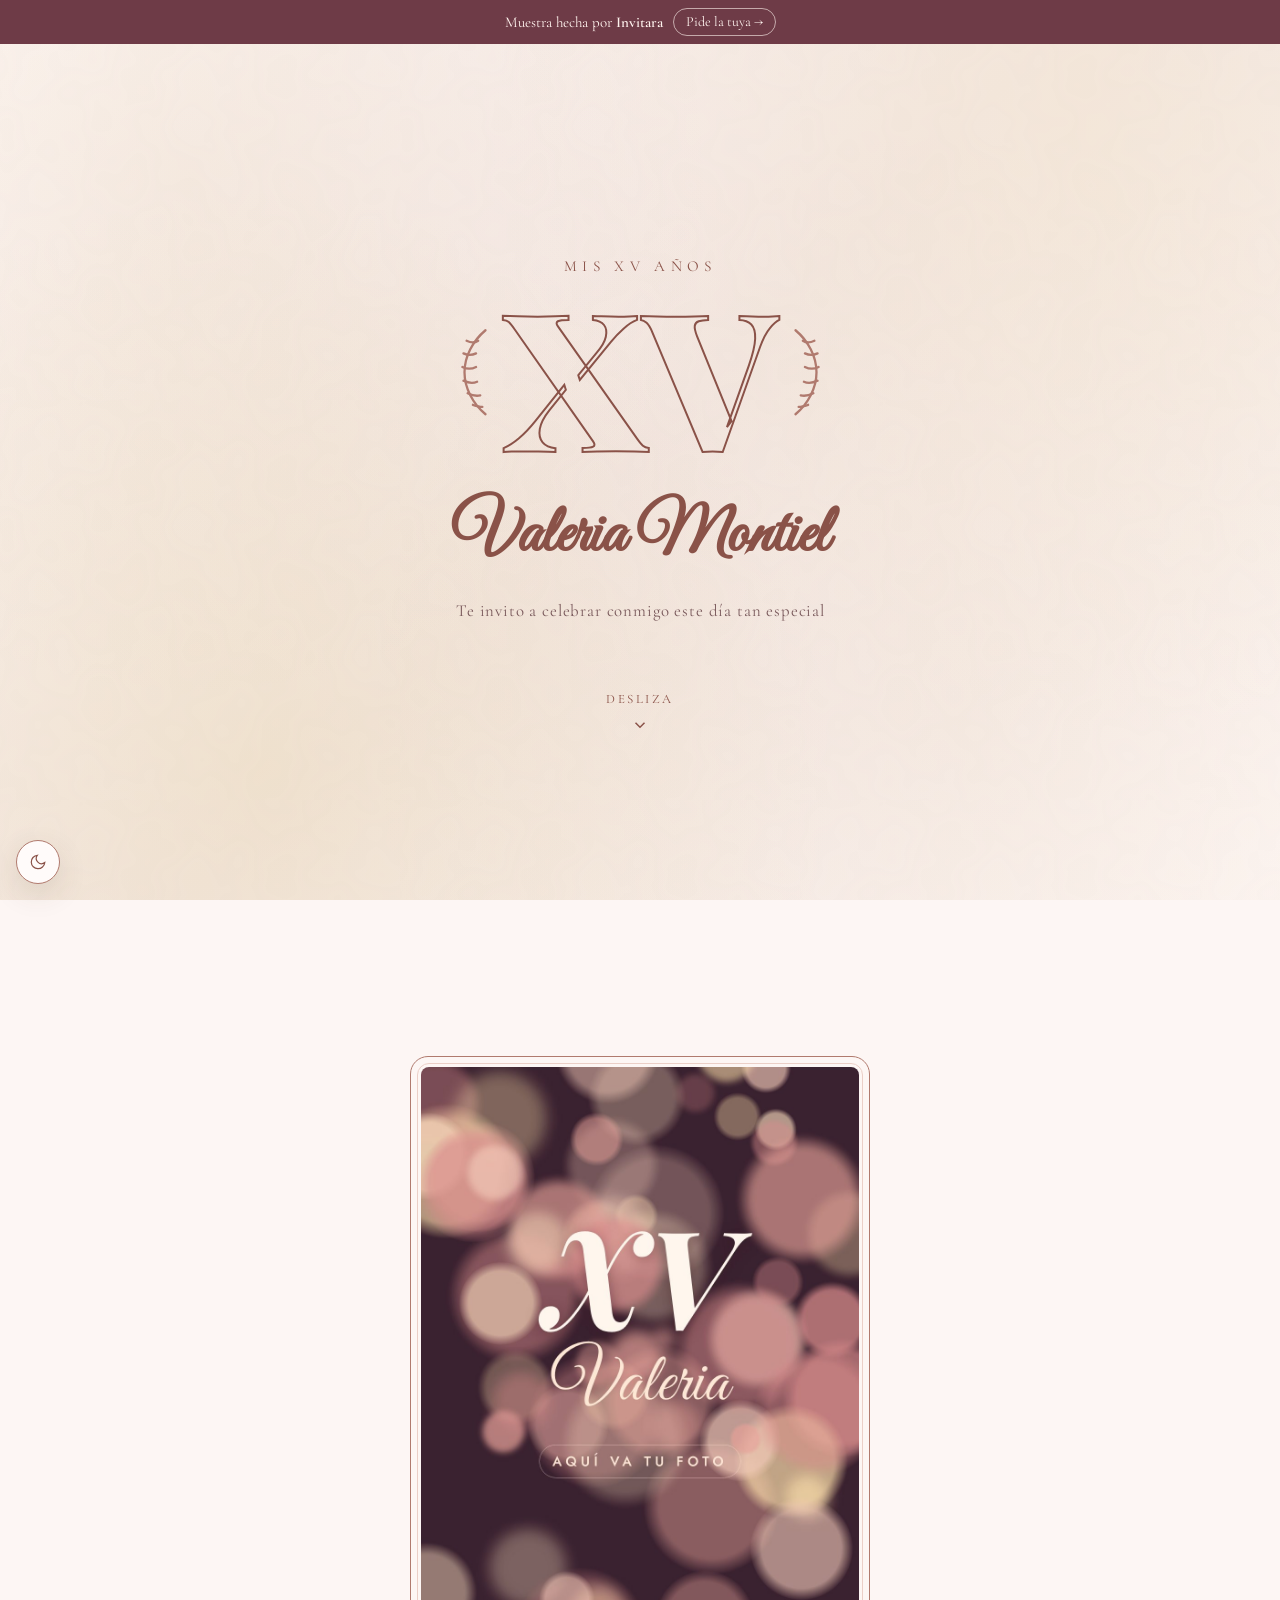
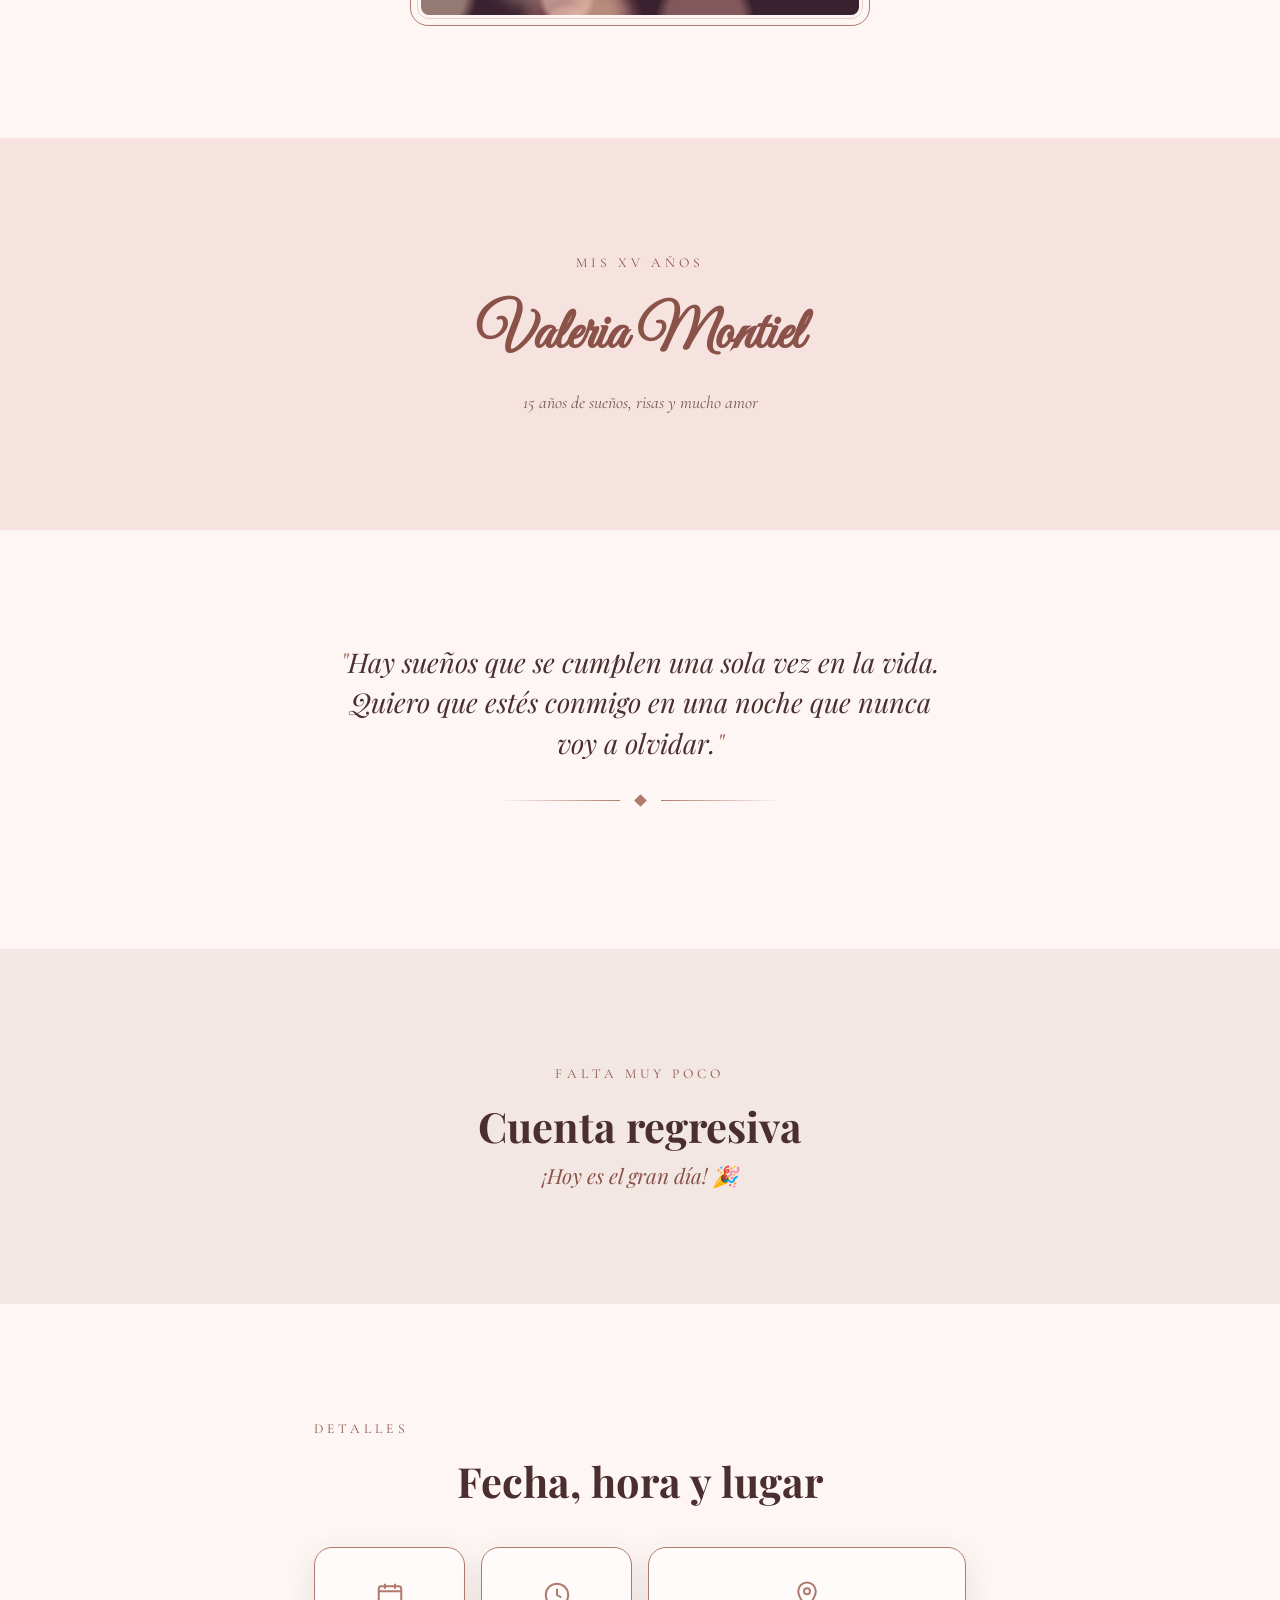
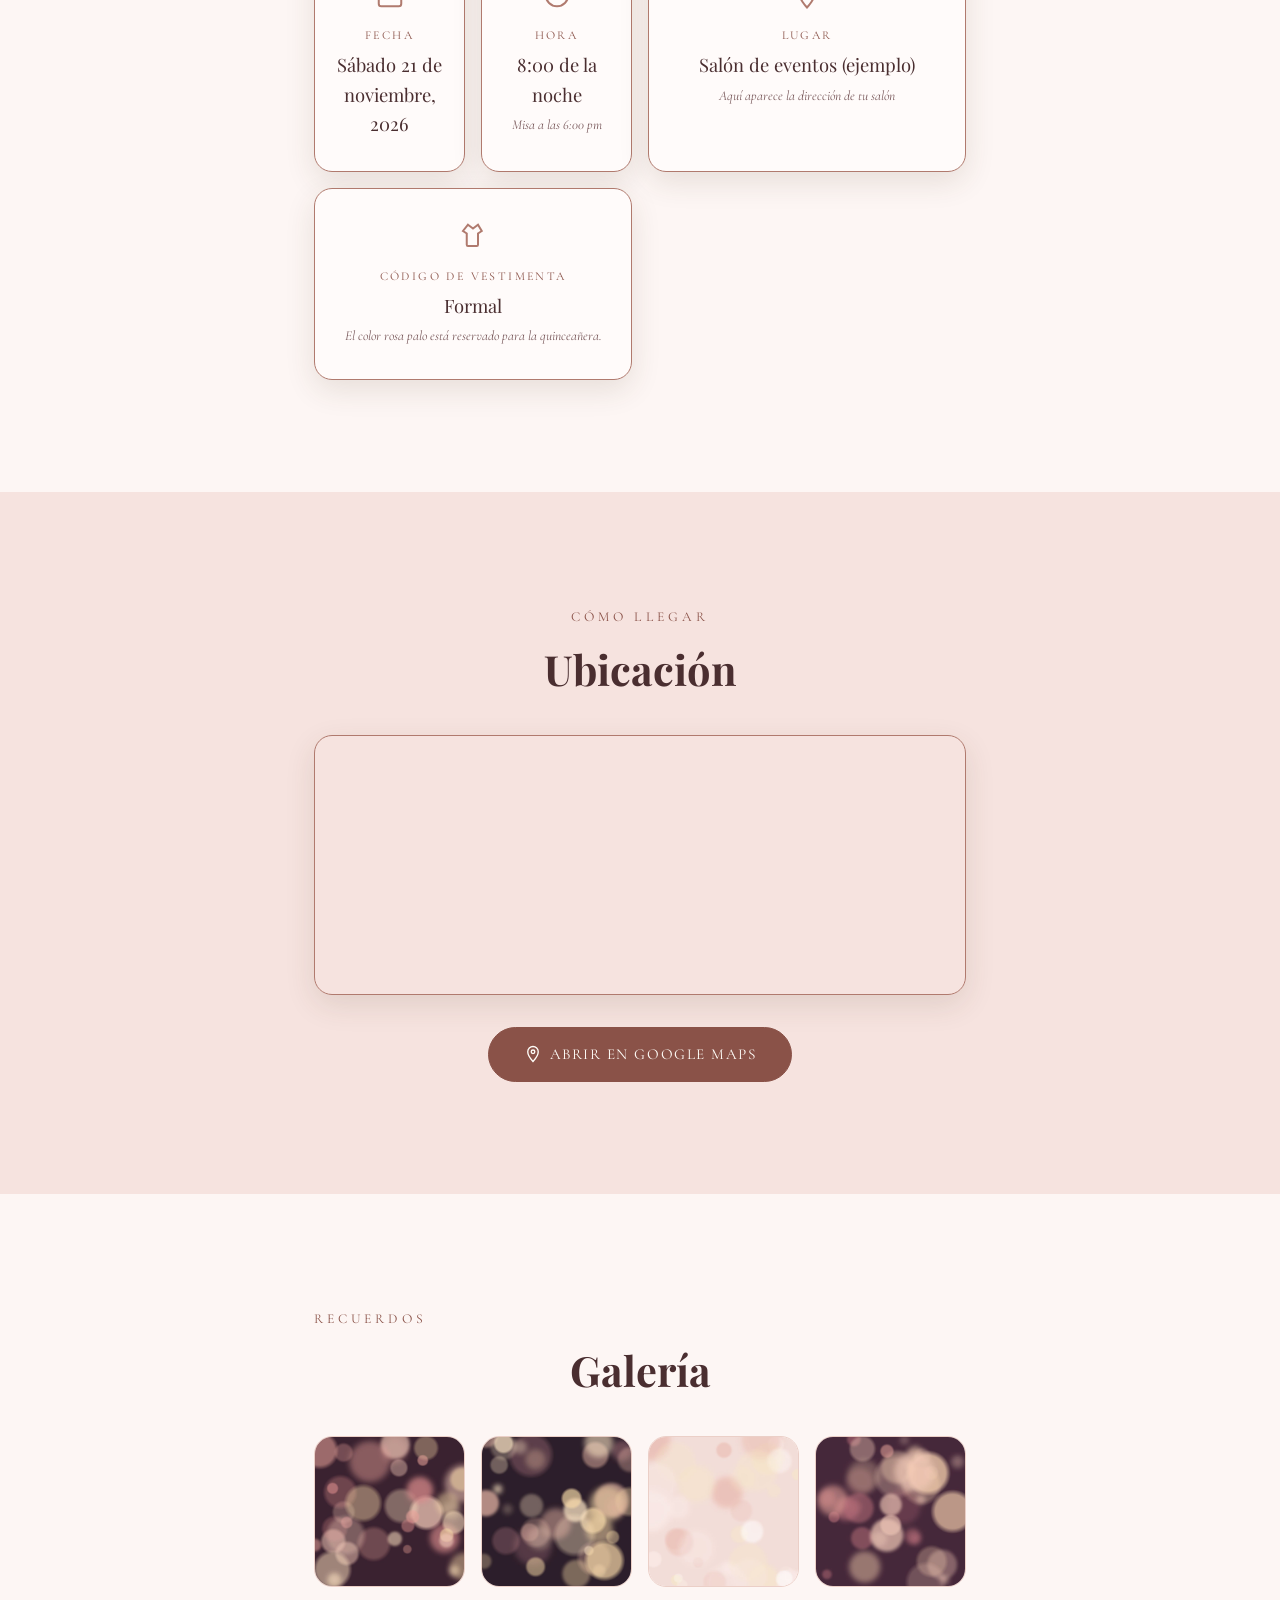
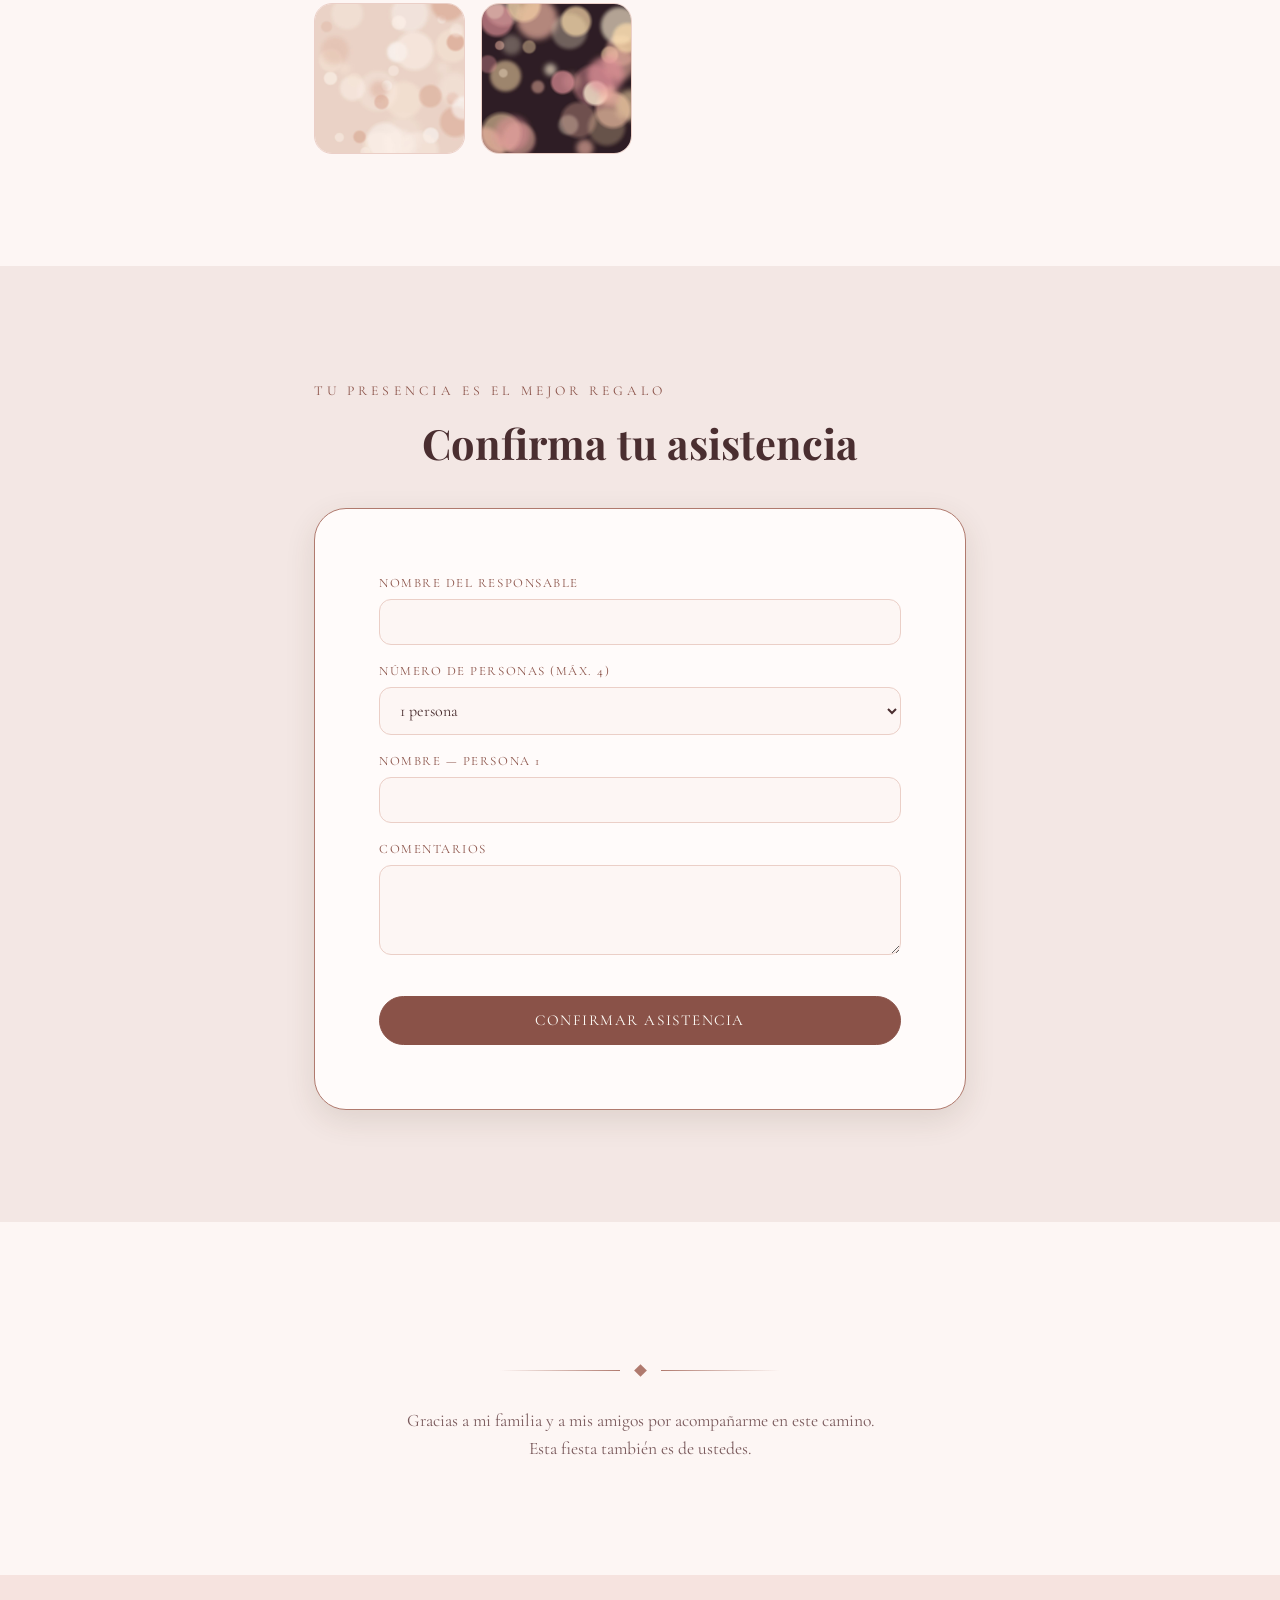
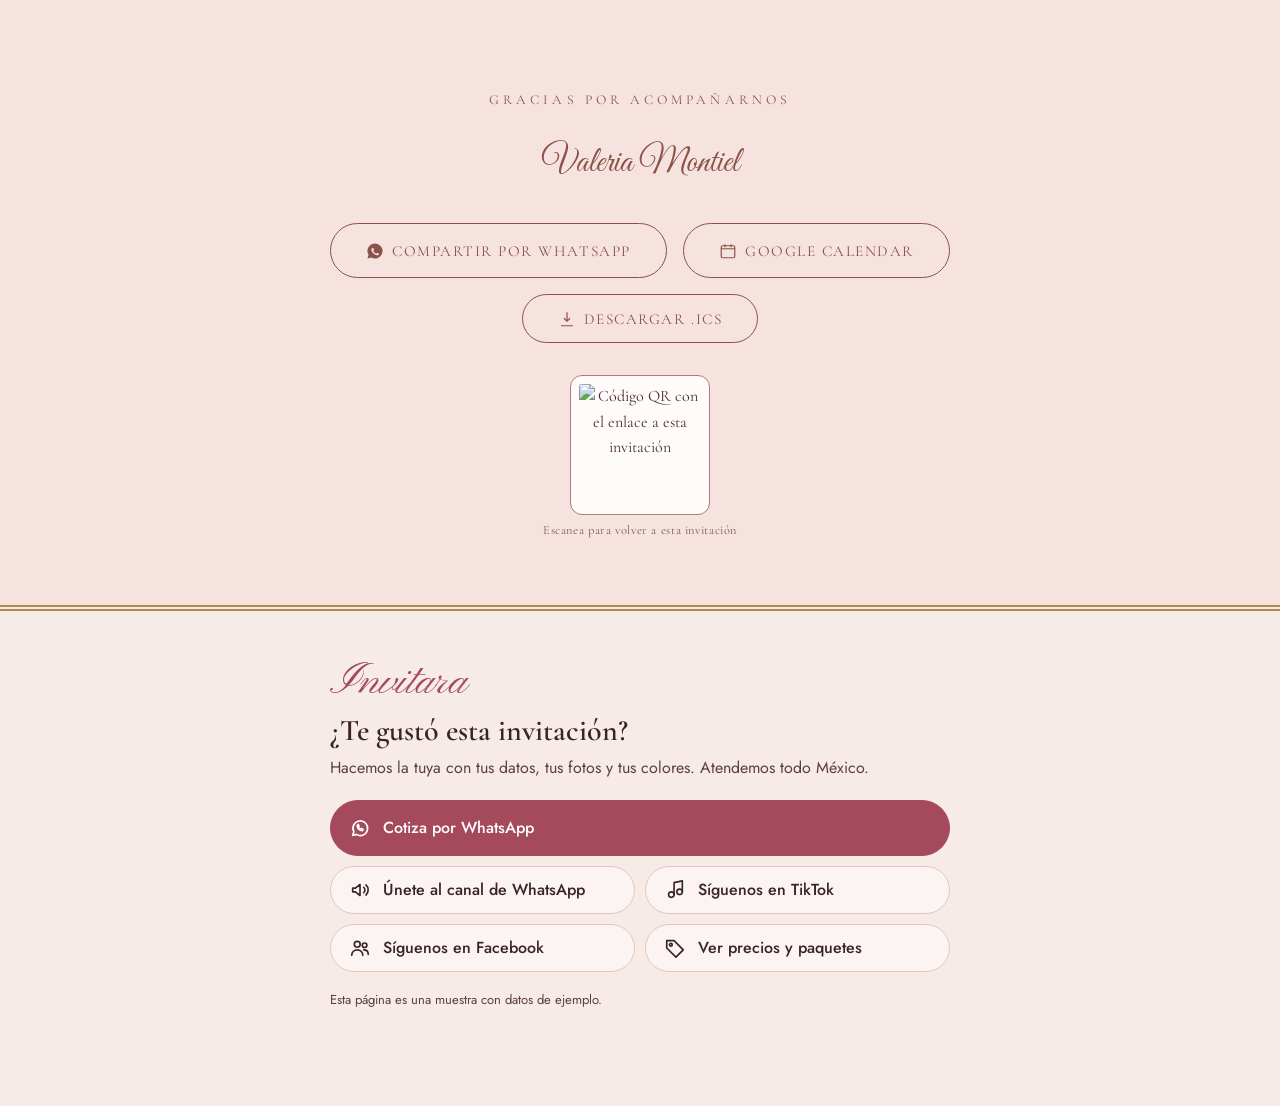
==== commit 150d5d18: "Agrego contacto de Invitara Co-Authored-By: Claude Opus 5.5 <noreply@anthropic.com>" ====
--- a/index.html
+++ b/index.html
@@ -364,5 +364,53 @@
   <script src="assets/js/animaciones.js"></script>
   <script src="assets/js/formulario.js?v=31"></script>
   <script src="assets/js/app.js"></script>
+  <!-- ============== CONTACTO DE INVITARA (no es parte de la invitación de ejemplo) ============== -->
+  <link rel="stylesheet" href="https://fonts.googleapis.com/css2?family=Pinyon+Script&family=Cormorant+Garamond:wght@600&family=Jost:wght@400;500&display=swap">
+  <style>
+    .invitara-contacto{display:block;position:relative;margin:0;padding:48px max(16px,env(safe-area-inset-left,0px)) calc(96px + env(safe-area-inset-bottom,0px));background:#F7EBE8;color:#3A2328;border-top:6px double #B08A4E;font-family:'Jost','Avenir Next','Segoe UI',sans-serif;font-size:16px;line-height:1.5;text-align:left;box-sizing:border-box}
+    .invitara-contacto *{box-sizing:border-box}
+    .invitara-contacto__caja{max-width:460px;margin:0 auto}
+    .invitara-contacto__marca{margin:0;font-family:'Pinyon Script','Snell Roundhand',cursive;font-weight:400;font-size:44px;line-height:1.1;color:#A44A5C}
+    .invitara-contacto__titulo{margin:6px 0 8px;padding:0;font-family:'Cormorant Garamond',Georgia,serif;font-weight:600;font-size:30px;line-height:1.15;color:#3A2328;letter-spacing:0;text-transform:none}
+    .invitara-contacto__texto{margin:0 0 20px;font-size:16px;color:#5A3E44}
+    .invitara-contacto__botones{display:flex;flex-direction:column;gap:10px;margin:0;padding:0;list-style:none}
+    .invitara-contacto__btn{display:flex;align-items:center;gap:12px;min-height:48px;margin:0;padding:10px 18px;border:1px solid #E2C6BF;border-radius:999px;background:#FBF4F2;color:#3A2328;font-family:inherit;font-size:16px;font-weight:500;line-height:1.25;text-decoration:none;text-align:left}
+    .invitara-contacto__btn:hover{border-color:#B08A4E}
+    .invitara-contacto__btn:focus-visible{outline:3px solid #A44A5C;outline-offset:3px}
+    .invitara-contacto__btn svg{flex:none;width:22px;height:22px;fill:none;stroke:currentColor;stroke-width:1.8;stroke-linecap:round;stroke-linejoin:round}
+    .invitara-contacto__btn--principal{min-height:56px;background:#A44A5C;border-color:#A44A5C;color:#FFFFFF}
+    .invitara-contacto__btn--principal:hover{background:#7E3443;border-color:#7E3443}
+    .invitara-contacto__nota{margin:18px 0 0;font-size:13px;color:#5A3E44}
+    @media (min-width:700px){
+      .invitara-contacto__caja{max-width:620px}
+      .invitara-contacto__botones{display:grid;grid-template-columns:1fr 1fr}
+      .invitara-contacto__botones li:first-child{grid-column:1 / -1}
+    }
+  </style>
+  <aside class="invitara-contacto" aria-labelledby="invitara-contacto-titulo">
+    <div class="invitara-contacto__caja">
+      <p class="invitara-contacto__marca">Invitara</p>
+      <h2 class="invitara-contacto__titulo" id="invitara-contacto-titulo">¿Te gustó esta invitación?</h2>
+      <p class="invitara-contacto__texto">Hacemos la tuya con tus datos, tus fotos y tus colores. Atendemos todo México.</p>
+      <ul class="invitara-contacto__botones">
+        <li><a class="invitara-contacto__btn invitara-contacto__btn--principal" data-invitara="whatsapp" href="https://wa.me/525588317904?text=Hola%20Invitara%2C%20vi%20la%20muestra%20y%20quiero%20cotizar%20mi%20invitaci%C3%B3n" target="_blank" rel="noopener">
+          <svg viewBox="0 0 24 24" aria-hidden="true"><path d="M4 20l1.3-3.9A8 8 0 1 1 8 19z"/><path d="M9 9.5c0 3 2.5 5.5 5.5 5.5l1-1.5-2-1-1 1c-1-.5-2-1.5-2.5-2.5l1-1-1-2z"/></svg>
+          Cotiza por WhatsApp</a></li>
+        <li><a class="invitara-contacto__btn" data-invitara="canal" href="https://whatsapp.com/channel/0029VbE8isrHFxOuPJSnuC2J" target="_blank" rel="noopener">
+          <svg viewBox="0 0 24 24" aria-hidden="true"><path d="M4 10v4h3l5 4V6L7 10z"/><path d="M16 9a4 4 0 0 1 0 6"/><path d="M18.5 6.5a7.5 7.5 0 0 1 0 11"/></svg>
+          Únete al canal de WhatsApp</a></li>
+        <li><a class="invitara-contacto__btn" data-invitara="tiktok" href="https://www.tiktok.com/@invitarafest" target="_blank" rel="noopener">
+          <svg viewBox="0 0 24 24" aria-hidden="true"><circle cx="8" cy="17" r="3"/><path d="M11 17V4l9-2v12"/><circle cx="17" cy="14" r="3"/></svg>
+          Síguenos en TikTok</a></li>
+        <li><a class="invitara-contacto__btn" data-invitara="facebook" href="https://www.facebook.com/share/1E6AXA1r7j/" target="_blank" rel="noopener">
+          <svg viewBox="0 0 24 24" aria-hidden="true"><circle cx="9" cy="8" r="3.2"/><path d="M3 20c0-3.5 2.7-6 6-6s6 2.5 6 6"/><circle cx="17" cy="9" r="2.5"/><path d="M16 14c3 0 5 2 5 5"/></svg>
+          Síguenos en Facebook</a></li>
+        <li><a class="invitara-contacto__btn" data-invitara="precios" href="https://alex10ja1.github.io/invitara/" target="_blank" rel="noopener">
+          <svg viewBox="0 0 24 24" aria-hidden="true"><path d="M3 12V4h8l10 10-8 8z"/><circle cx="7.5" cy="8.5" r="1.5"/></svg>
+          Ver precios y paquetes</a></li>
+      </ul>
+      <p class="invitara-contacto__nota">Esta página es una muestra con datos de ejemplo.</p>
+    </div>
+  </aside>
 </body>
 </html>
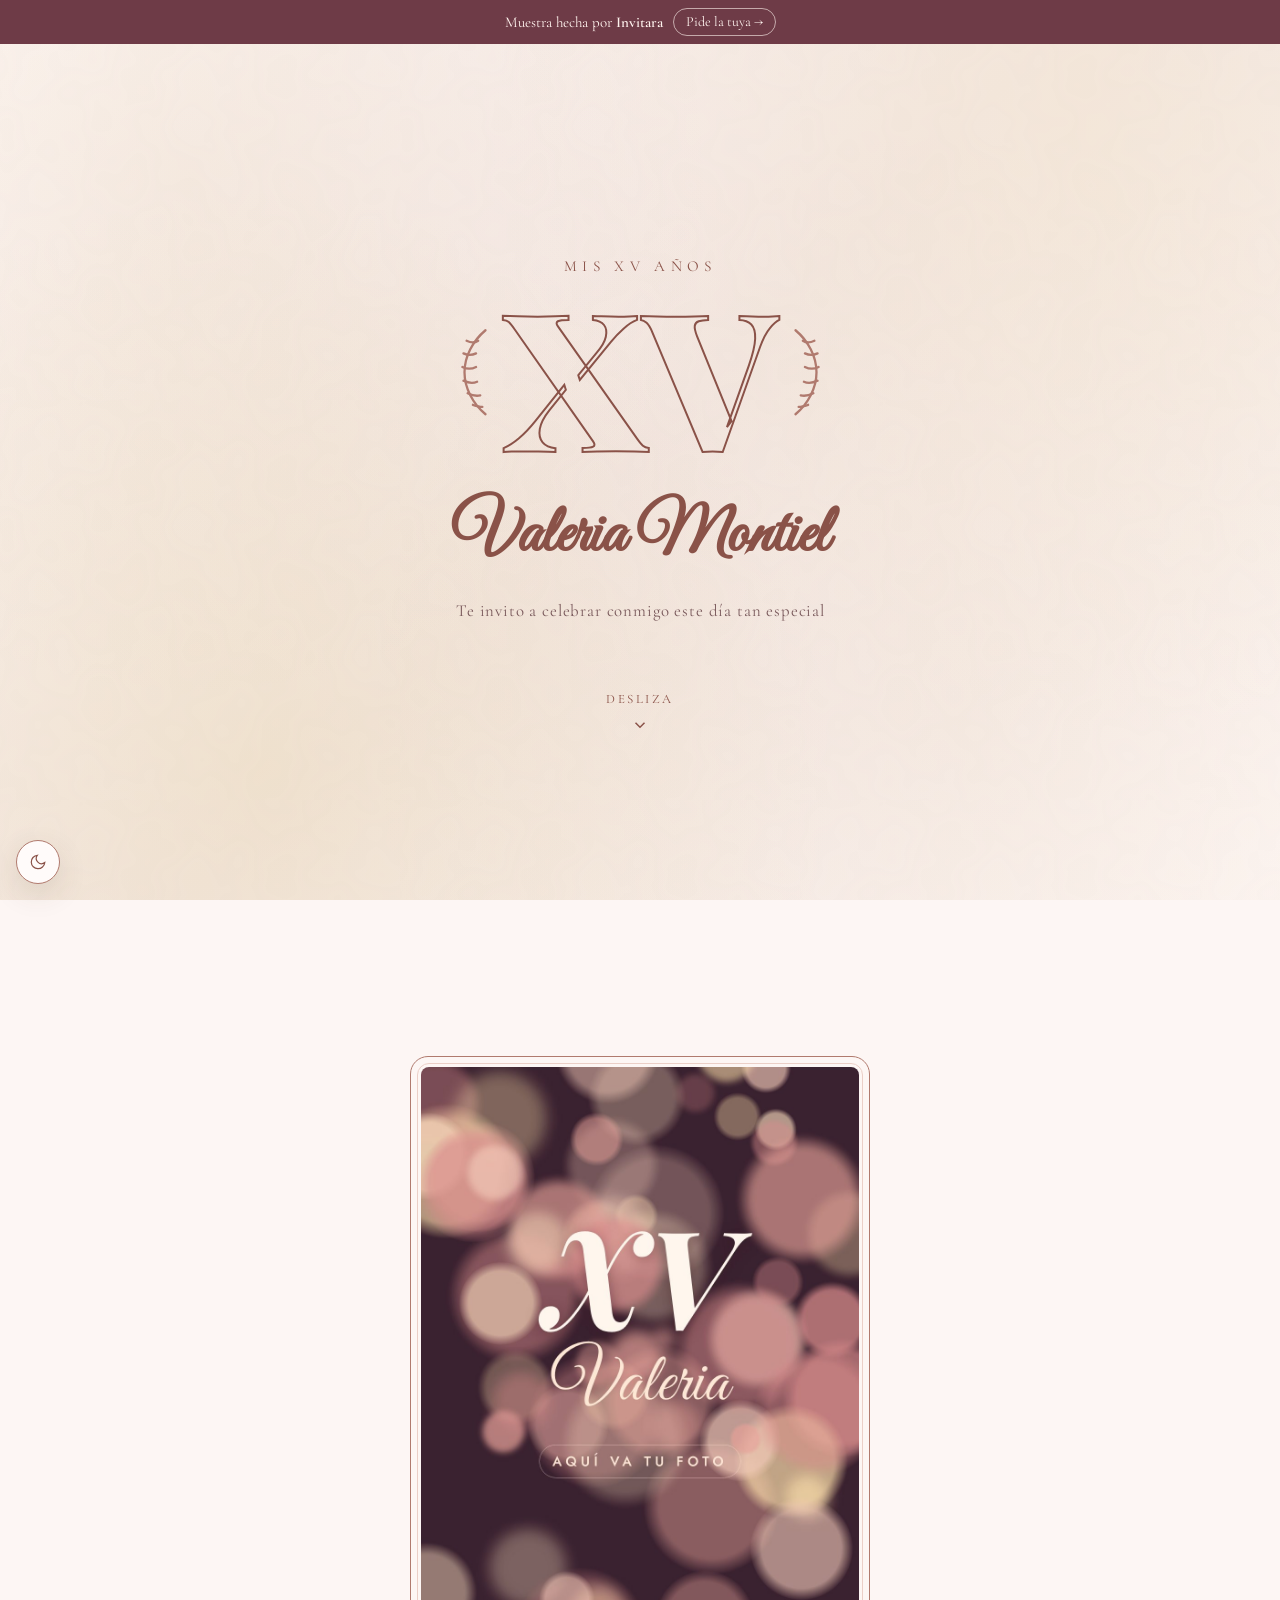
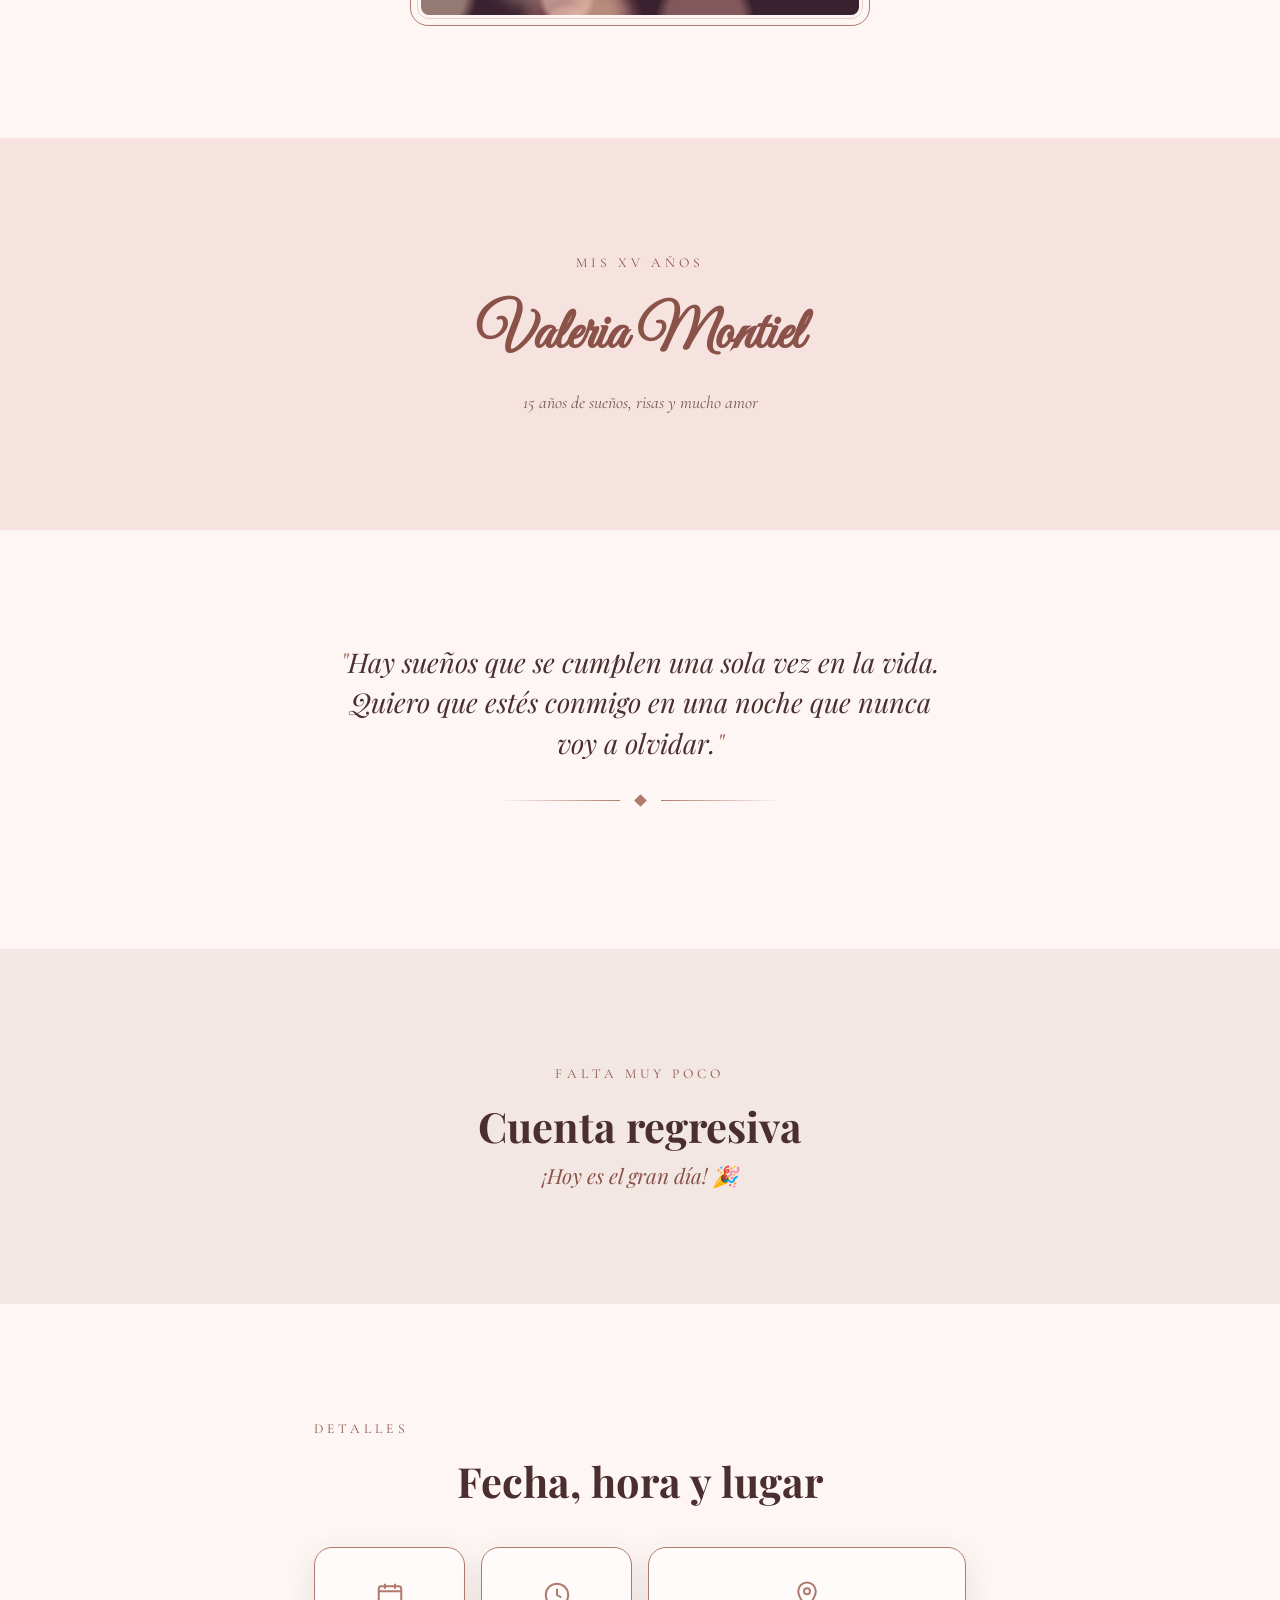
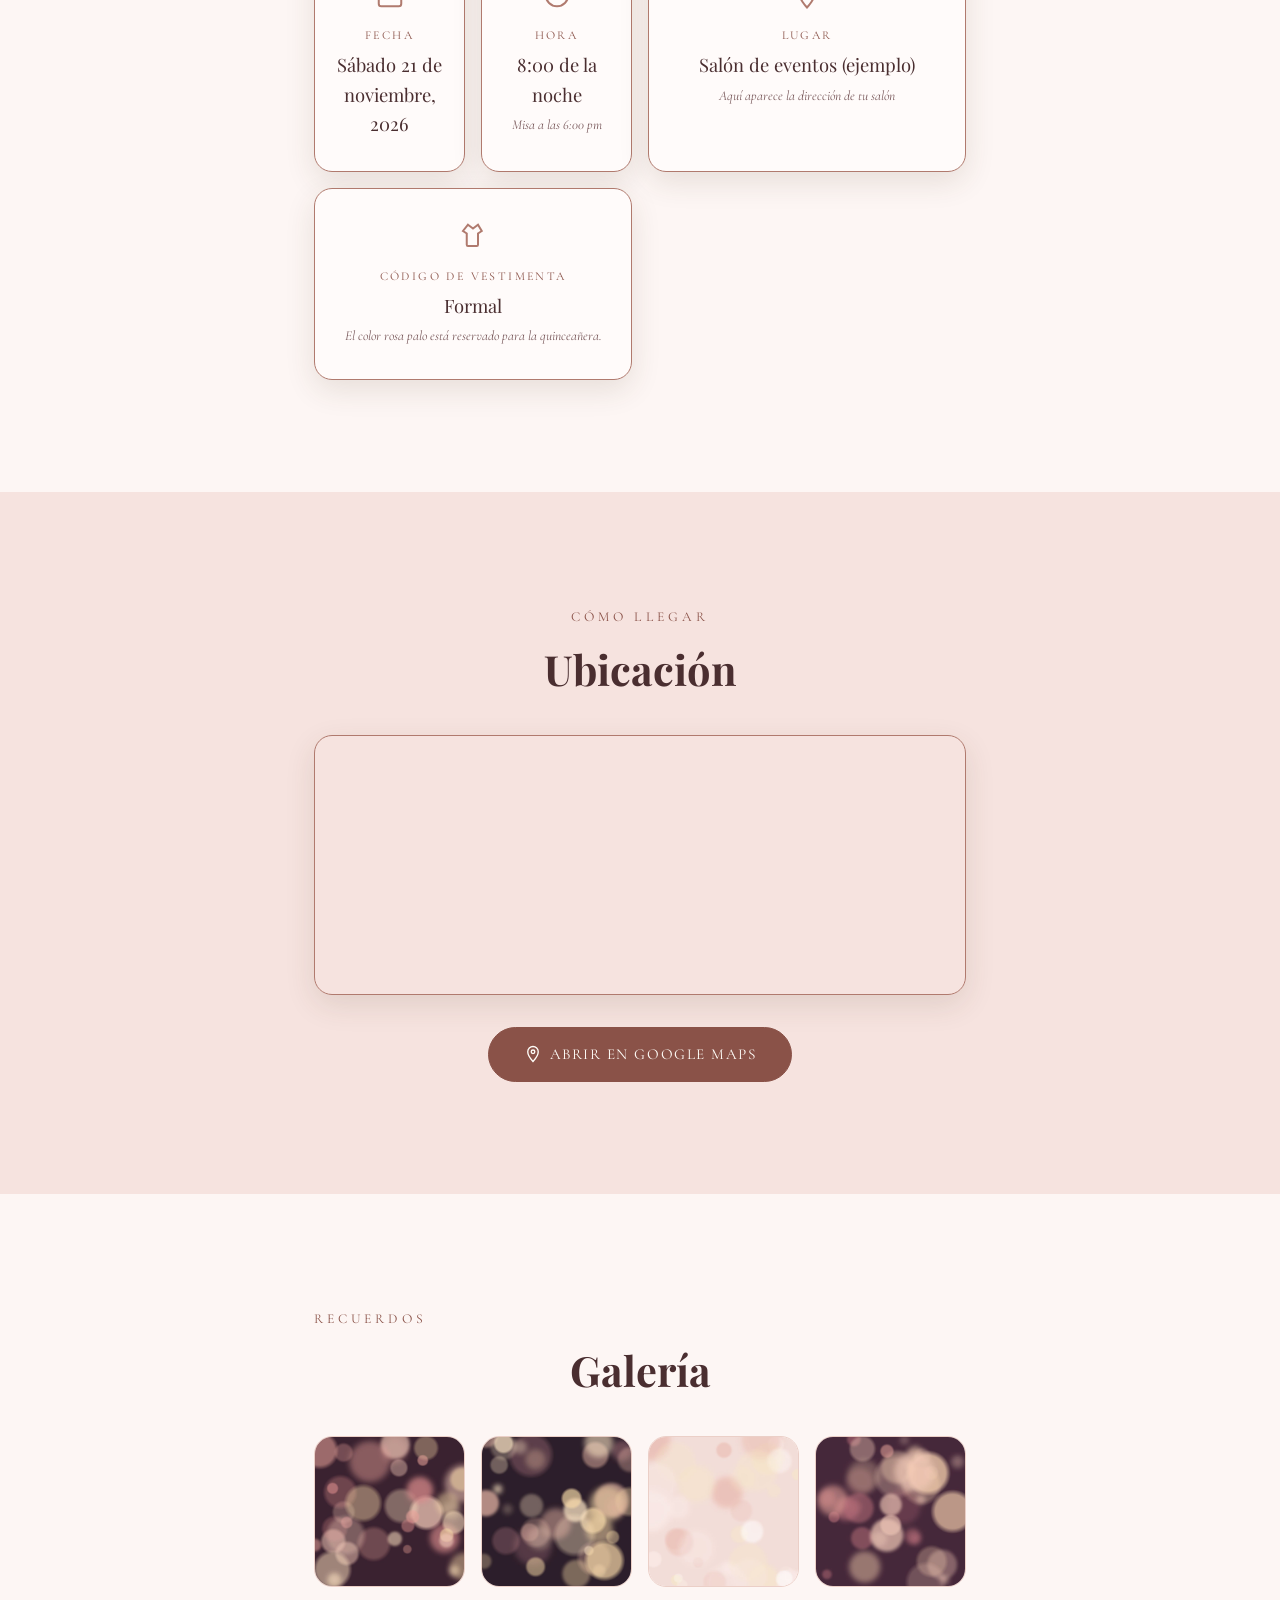
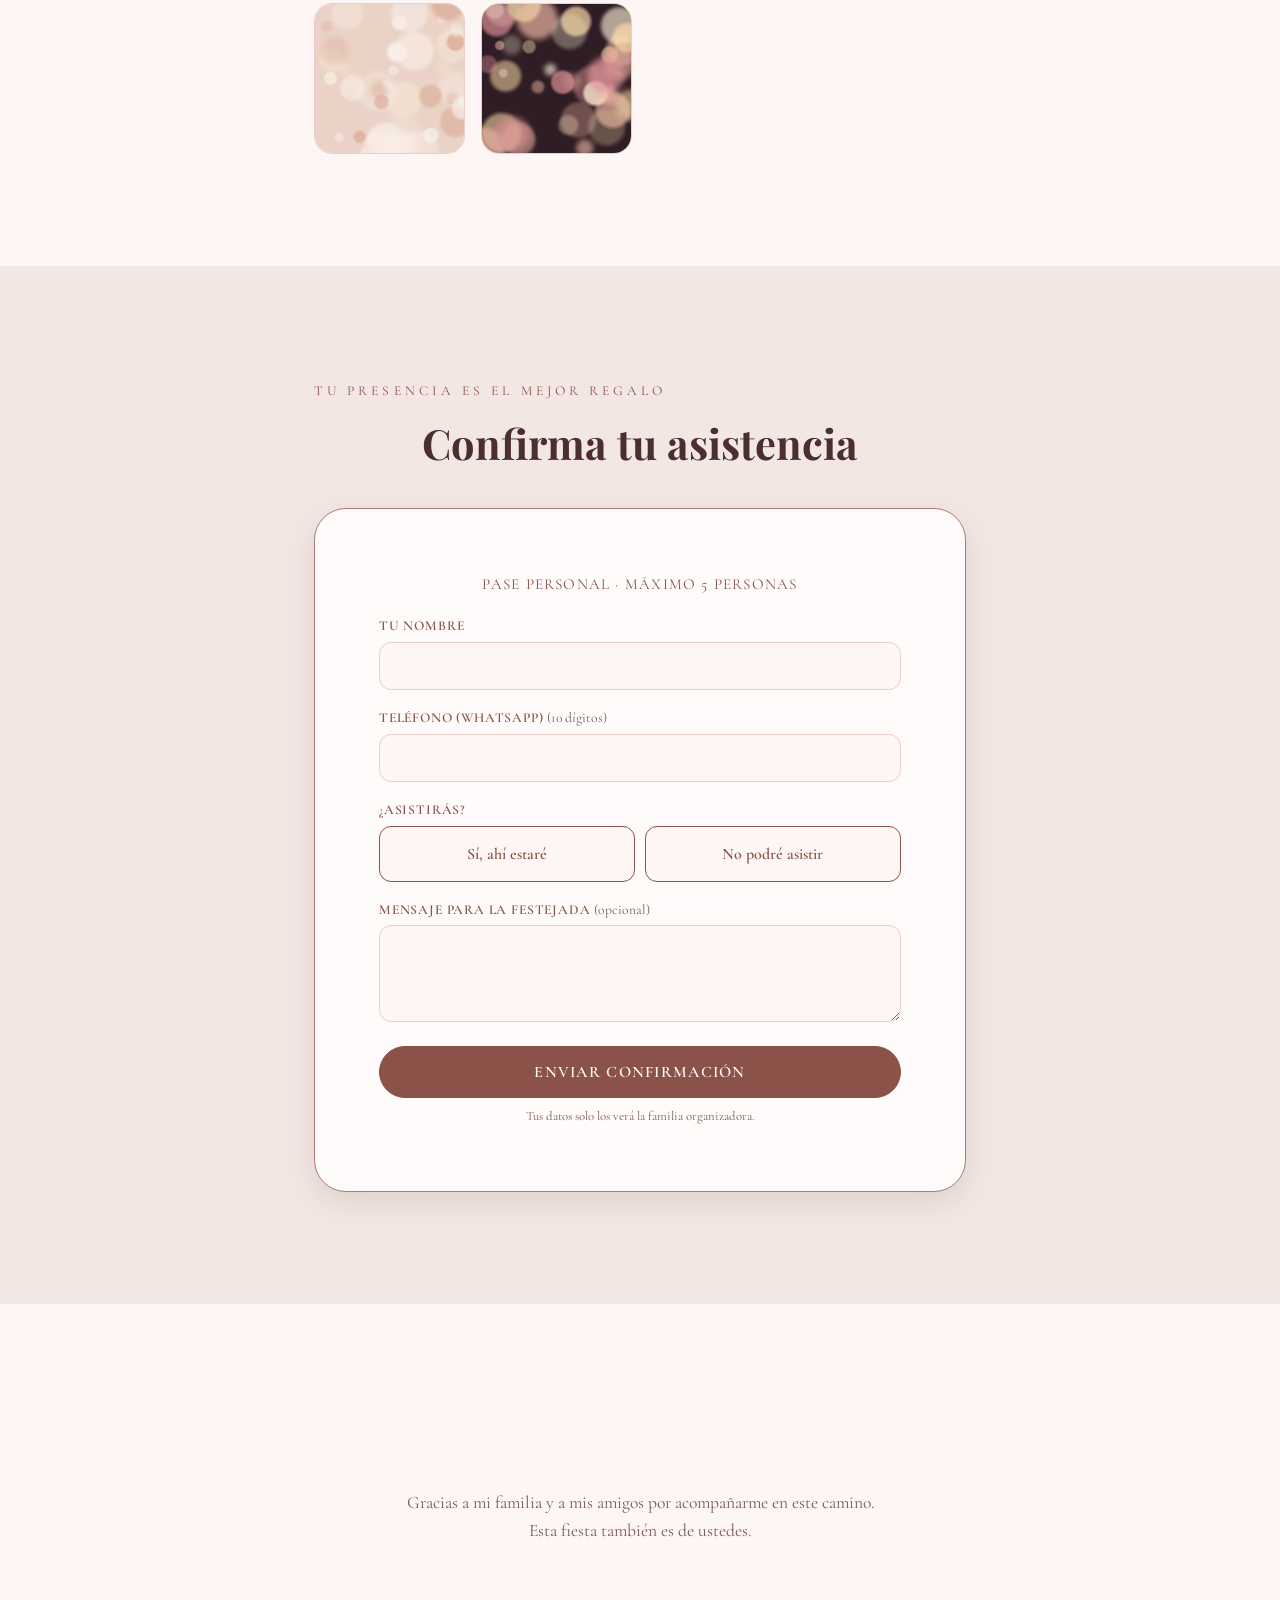
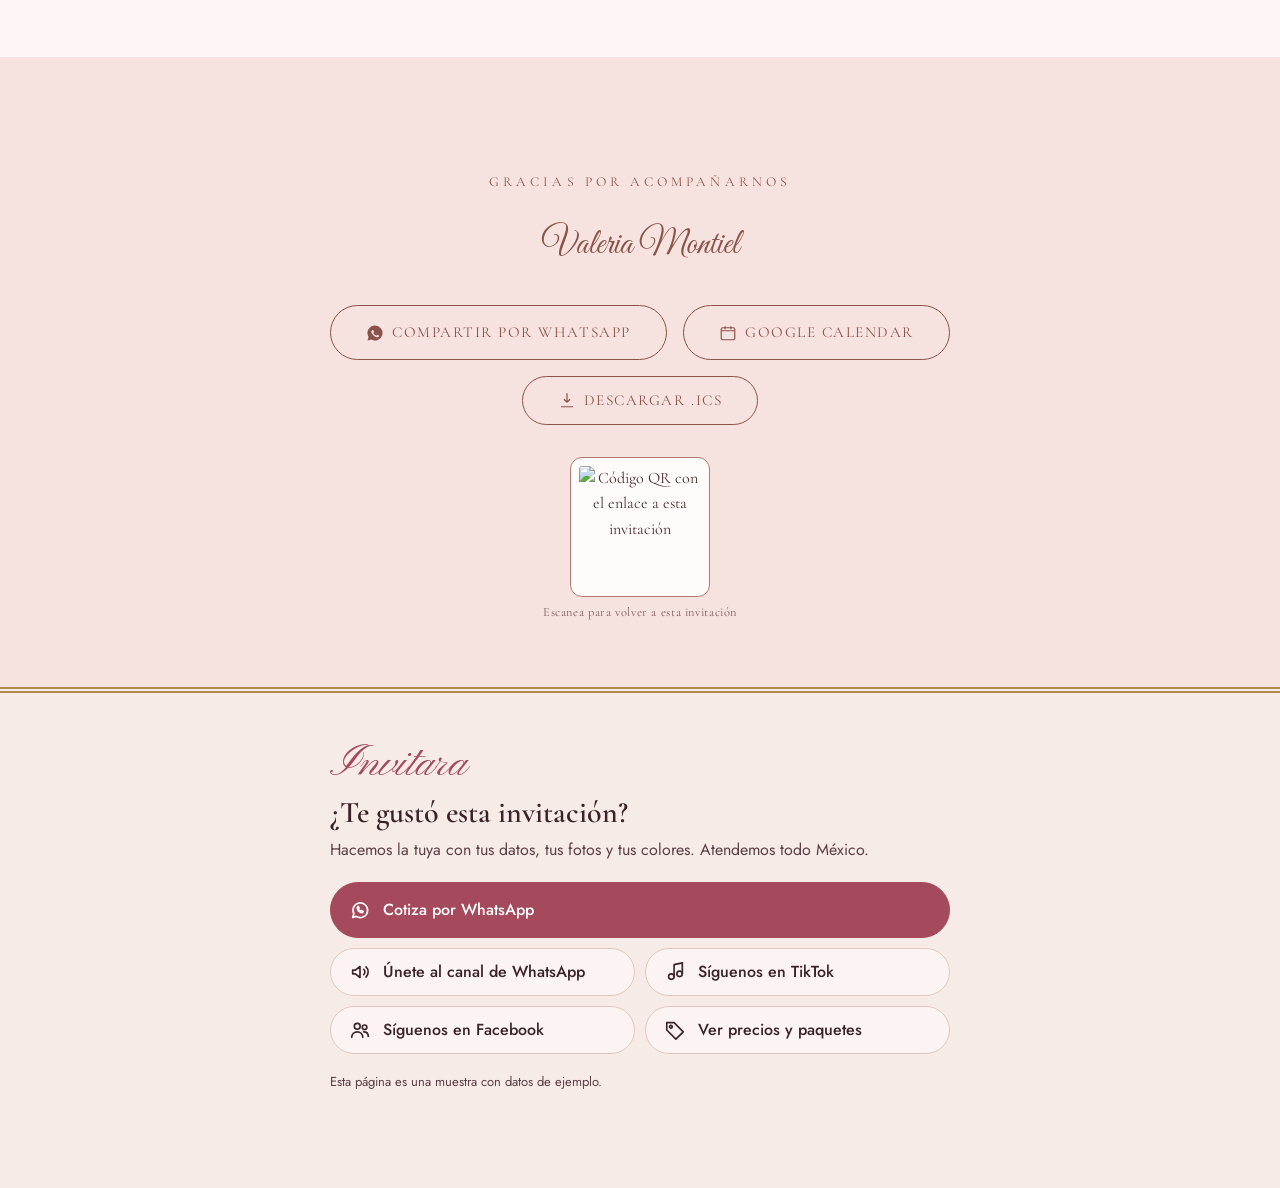
==== commit 28077a98: "Nuevo sistema de confirmación de asistencia (modo demo) - El formulario ahora lo arma assets/js/conf" ====
--- a/index.html
+++ b/index.html
@@ -44,6 +44,7 @@
   <link rel="stylesheet" href="assets/css/style.css">
   <link rel="stylesheet" href="assets/css/responsive.css">
   <link rel="stylesheet" href="assets/css/animaciones.css">
+  <link rel="stylesheet" href="assets/css/confirmacion.css?v=1">
   <style>
     .aviso-muestra{position:fixed;left:0;right:0;top:0;z-index:400;display:flex;justify-content:center;align-items:center;gap:10px;flex-wrap:nowrap;white-space:nowrap;
       padding:calc(8px + env(safe-area-inset-top,0px)) max(16px,env(safe-area-inset-right,0px)) 8px max(16px,env(safe-area-inset-left,0px));
@@ -251,62 +252,8 @@
     <p class="etiqueta revelar">Tu presencia es el mejor regalo</p>
     <h2 class="titulo-seccion revelar">Confirma tu asistencia</h2>
 
-    <form
-      class="formulario-confirmacion revelar"
-      id="formulario-rsvp"
-      novalidate>
-
-      <div class="campo">
-        <label for="form-responsable">Nombre del responsable</label>
-        <input type="text" id="form-responsable" name="responsable" required autocomplete="name">
-        <span class="campo__error">Escribe tu nombre completo.</span>
-      </div>
-
-      <div class="campo">
-        <label for="form-cantidad">Número de personas (máx. 4)</label>
-        <select id="form-cantidad" name="cantidad" required>
-          <option value="1">1 persona</option>
-          <option value="2">2 personas</option>
-          <option value="3">3 personas</option>
-          <option value="4">4 personas</option>
-        </select>
-      </div>
-
-      <div class="campo campo-persona visible" data-persona="1">
-        <label for="form-persona1">Nombre — Persona 1</label>
-        <input type="text" id="form-persona1" name="persona1" required>
-        <span class="campo__error">Escribe el nombre de la persona 1.</span>
-      </div>
-
-      <div class="campo campo-persona personas-adicionales" data-persona="2">
-        <label for="form-persona2">Nombre — Persona 2</label>
-        <input type="text" id="form-persona2" name="persona2">
-        <span class="campo__error">Escribe el nombre de la persona 2.</span>
-      </div>
-
-      <div class="campo campo-persona personas-adicionales" data-persona="3">
-        <label for="form-persona3">Nombre — Persona 3</label>
-        <input type="text" id="form-persona3" name="persona3">
-        <span class="campo__error">Escribe el nombre de la persona 3.</span>
-      </div>
-
-      <div class="campo campo-persona personas-adicionales" data-persona="4">
-        <label for="form-persona4">Nombre — Persona 4</label>
-        <input type="text" id="form-persona4" name="persona4">
-        <span class="campo__error">Escribe el nombre de la persona 4.</span>
-      </div>
-
-      <div class="campo">
-        <label for="form-comentarios">Comentarios</label>
-        <textarea id="form-comentarios" name="comentarios"></textarea>
-      </div>
-
-      <button type="submit" class="boton boton--relleno boton--bloque">
-        Confirmar asistencia
-      </button>
-
-      <p class="formulario__estado" id="formulario-estado" role="status"></p>
-    </form>
+    <!-- Formulario de Invitara: lo arma assets/js/confirmacion.js con "confirmacion" de data/configuracion.json -->
+    <div class="formulario-confirmacion revelar" data-confirmacion-formulario></div>
   </div>
 </section>
 
@@ -362,7 +309,8 @@
   <script src="assets/js/maps.js"></script>
   <script src="assets/js/scroll.js"></script>
   <script src="assets/js/animaciones.js"></script>
-  <script src="assets/js/formulario.js?v=31"></script>
+  <script src="assets/js/validacion.js?v=1"></script>
+  <script src="assets/js/confirmacion.js?v=1"></script>
   <script src="assets/js/app.js"></script>
   <!-- ============== CONTACTO DE INVITARA (no es parte de la invitación de ejemplo) ============== -->
   <link rel="stylesheet" href="https://fonts.googleapis.com/css2?family=Pinyon+Script&family=Cormorant+Garamond:wght@600&family=Jost:wght@400;500&display=swap">
--- a/assets/css/variables.css
+++ b/assets/css/variables.css
@@ -56,4 +56,18 @@
 
   /* ---------- ANCHO DE CONTENIDO ---------- */
   --ancho-maximo: 640px;
+
+  /* ---------- FORMULARIO DE CONFIRMACIÓN (confirmacion.css lee estas) ---------- */
+  --color-principal: var(--color-dorado-oscuro);
+  --color-sobre-principal: var(--color-texto-sobre-dorado);
+  --color-fondo-campo: var(--color-crema);
+  --color-borde: var(--color-dorado-claro);
 }
+
+html[data-tema="oscuro"] .formulario-confirmacion {
+  --color-texto: var(--color-texto-oscuro);
+  --color-texto-suave: #CDB8AE;
+  --color-principal: var(--color-dorado-claro);
+  --color-sobre-principal: var(--color-crema-oscuro);
+  --color-fondo-campo: var(--color-crema-oscuro);
+}
--- a/assets/css/confirmacion.css
+++ b/assets/css/confirmacion.css
@@ -0,0 +1,228 @@
+/* ==========================================================================
+   CONFIRMACION.CSS — Estilos del formulario de confirmación (Invitara)
+   --------------------------------------------------------------------------
+   Diseño neutro: toma los colores de las variables de cada invitación.
+   Si la invitación no las define, usa los colores de Invitara.
+     --color-principal       botones y acentos
+     --color-sobre-principal texto encima del color principal
+     --color-texto           texto
+     --color-texto-suave     notas y ayudas
+     --color-fondo-campo     fondo de los campos
+     --color-borde           borde de los campos
+     --color-error / --color-exito
+     --fuente-cuerpo         letra
+   ========================================================================== */
+
+.conf {
+  --conf-principal: var(--color-principal, #A44A5C);
+  --conf-sobre-principal: var(--color-sobre-principal, #FFFFFF);
+  --conf-texto: var(--color-texto, #3A2328);
+  --conf-suave: var(--color-texto-suave, #6B5458);
+  --conf-fondo-campo: var(--color-fondo-campo, #FFFFFF);
+  --conf-borde: var(--color-borde, rgba(58, 35, 40, 0.28));
+  --conf-error: var(--color-error, #B3261E);
+  --conf-exito: var(--color-exito, #2E7D4F);
+  --conf-radio: var(--radio-campo, 12px);
+
+  font-family: var(--fuente-cuerpo, inherit);
+  color: var(--conf-texto);
+  text-align: left;
+  line-height: 1.5;
+}
+
+.conf *, .conf *::before, .conf *::after { box-sizing: border-box; }
+.conf [hidden] { display: none !important; }
+
+.conf__pase {
+  margin: 0 0 1.25rem;
+  text-align: center;
+  font-size: 0.95rem;
+  letter-spacing: 0.08em;
+  text-transform: uppercase;
+  color: var(--conf-principal);
+}
+
+.conf__aviso {
+  margin: 0 0 1.25rem;
+  padding: 0.75rem 1rem;
+  border-left: 3px solid var(--conf-principal);
+  border-radius: 6px;
+  background: color-mix(in srgb, var(--conf-principal) 8%, transparent);
+  font-size: 0.95rem;
+}
+
+/* ---------- campos ---------- */
+.conf__form { margin: 0; }
+
+.conf__campo {
+  margin: 0 0 1.1rem;
+  padding: 0;
+  border: 0;
+  min-width: 0;
+}
+
+.conf__etiqueta {
+  display: block;
+  margin: 0 0 0.35rem;
+  padding: 0;
+  font-size: 0.85rem;
+  font-weight: 600;
+  letter-spacing: 0.06em;
+  text-transform: uppercase;
+  color: var(--conf-principal);
+}
+.conf__etiqueta--chica { font-size: 0.78rem; text-transform: none; letter-spacing: 0.02em; color: var(--conf-suave); }
+.conf__opcional { font-weight: 400; text-transform: none; letter-spacing: 0; color: var(--conf-suave); }
+
+.conf input[type="text"],
+.conf input[type="tel"],
+.conf select,
+.conf textarea {
+  display: block;
+  width: 100%;
+  min-height: 48px;
+  margin: 0;
+  padding: 0.7rem 0.9rem;
+  font: inherit;
+  font-size: 1rem; /* 16 px: evita que el iPhone haga zoom */
+  color: var(--conf-texto);
+  background: var(--conf-fondo-campo);
+  border: 1px solid var(--conf-borde);
+  border-radius: var(--conf-radio);
+  transition: border-color 0.2s ease, box-shadow 0.2s ease;
+}
+.conf textarea { min-height: 96px; resize: vertical; }
+.conf select:disabled { opacity: 0.75; }
+
+.conf input:focus-visible,
+.conf select:focus-visible,
+.conf textarea:focus-visible {
+  outline: none;
+  border-color: var(--conf-principal);
+  box-shadow: 0 0 0 3px color-mix(in srgb, var(--conf-principal) 30%, transparent);
+}
+
+.conf__asistentes { display: grid; gap: 0.6rem; }
+.conf__asistente .conf__error { margin-top: 0.25rem; }
+
+/* ---------- Sí / No ---------- */
+.conf__opciones { display: grid; grid-template-columns: 1fr 1fr; gap: 0.6rem; }
+.conf__opcion { position: relative; display: block; cursor: pointer; }
+.conf__opcion input {
+  position: absolute;
+  opacity: 0;
+  width: 1px;
+  height: 1px;
+}
+.conf__opcion span {
+  display: flex;
+  align-items: center;
+  justify-content: center;
+  min-height: 56px;
+  padding: 0.6rem 0.75rem;
+  text-align: center;
+  font-size: 1rem;
+  font-weight: 600;
+  line-height: 1.25;
+  color: var(--conf-principal);
+  background: var(--conf-fondo-campo);
+  border: 1.5px solid var(--conf-principal);
+  border-radius: var(--conf-radio);
+  transition: background 0.2s ease, color 0.2s ease;
+}
+.conf__opcion:hover span { background: color-mix(in srgb, var(--conf-principal) 8%, var(--conf-fondo-campo)); }
+.conf__opcion input:checked + span { background: var(--conf-principal); color: var(--conf-sobre-principal); }
+.conf__opcion input:checked + span::before { content: "✓"; margin-right: 0.4rem; }
+.conf__opcion input:focus-visible + span { outline: 3px solid var(--conf-principal); outline-offset: 3px; }
+
+/* ---------- errores ---------- */
+.conf__error {
+  margin: 0.35rem 0 0;
+  font-size: 0.9rem;
+  font-weight: 600;
+  color: var(--conf-error);
+}
+.conf__error::before { content: "⚠ "; }
+.conf__error--general { margin: 0 0 0.75rem; text-align: center; }
+.conf--con-error > input,
+.conf--con-error > select,
+.conf--con-error > textarea,
+.conf__asistente.conf--con-error input { border-color: var(--conf-error); border-width: 2px; }
+.conf--con-error .conf__opcion span { border-color: var(--conf-error); }
+
+/* ---------- campo trampa (invisible para personas) ---------- */
+.conf__trampa {
+  position: absolute !important;
+  left: -9999px !important;
+  width: 1px;
+  height: 1px;
+  overflow: hidden;
+}
+
+/* ---------- botones ---------- */
+.conf__boton {
+  display: inline-flex;
+  align-items: center;
+  justify-content: center;
+  width: 100%;
+  min-height: 52px;
+  margin: 0.4rem 0 0;
+  padding: 0.75rem 1.5rem;
+  font: inherit;
+  font-size: 1rem;
+  font-weight: 600;
+  letter-spacing: 0.08em;
+  text-transform: uppercase;
+  color: var(--conf-sobre-principal);
+  background: var(--conf-principal);
+  border: 1.5px solid var(--conf-principal);
+  border-radius: 999px;
+  cursor: pointer;
+  transition: filter 0.2s ease, transform 0.1s ease;
+}
+.conf__boton:hover { filter: brightness(1.08); }
+.conf__boton:active { transform: scale(0.98); }
+.conf__boton:focus-visible { outline: 3px solid var(--conf-principal); outline-offset: 3px; }
+.conf__boton:disabled { opacity: 0.65; cursor: progress; transform: none; }
+.conf__boton--secundario { background: transparent; color: var(--conf-principal); }
+
+.conf__privacidad {
+  margin: 0.6rem 0 0;
+  text-align: center;
+  font-size: 0.8rem;
+  color: var(--conf-suave);
+}
+
+/* ---------- resultado (éxito, error, cerrado) ---------- */
+.conf__resultado {
+  padding: 1.25rem 1rem;
+  text-align: center;
+  border-radius: var(--conf-radio);
+  outline: none;
+}
+.conf__resultado p { margin: 0 0 0.75rem; }
+.conf__resultado-titulo { font-size: 1.15rem; font-weight: 600; }
+.conf__resultado--exito .conf__resultado-titulo { color: var(--conf-exito); }
+.conf__resultado--exito .conf__resultado-titulo::before { content: "✓"; display: block; font-size: 2rem; line-height: 1.2; }
+.conf__resultado--error .conf__resultado-titulo { color: var(--conf-error); }
+.conf__resultado--cerrado { font-size: 1.05rem; border: 1px dashed var(--conf-borde); }
+.conf__resultado--cerrado p { margin: 0; }
+.conf__nota { font-size: 0.85rem; color: var(--conf-suave); }
+.conf__acciones { display: grid; gap: 0.5rem; }
+
+.conf__estado {
+  position: absolute;
+  width: 1px;
+  height: 1px;
+  overflow: hidden;
+  clip: rect(0 0 0 0);
+  white-space: nowrap;
+}
+
+@media (min-width: 560px) {
+  .conf__acciones { grid-template-columns: 1fr 1fr; }
+}
+
+@media (prefers-reduced-motion: reduce) {
+  .conf *, .conf__boton { transition: none !important; }
+}
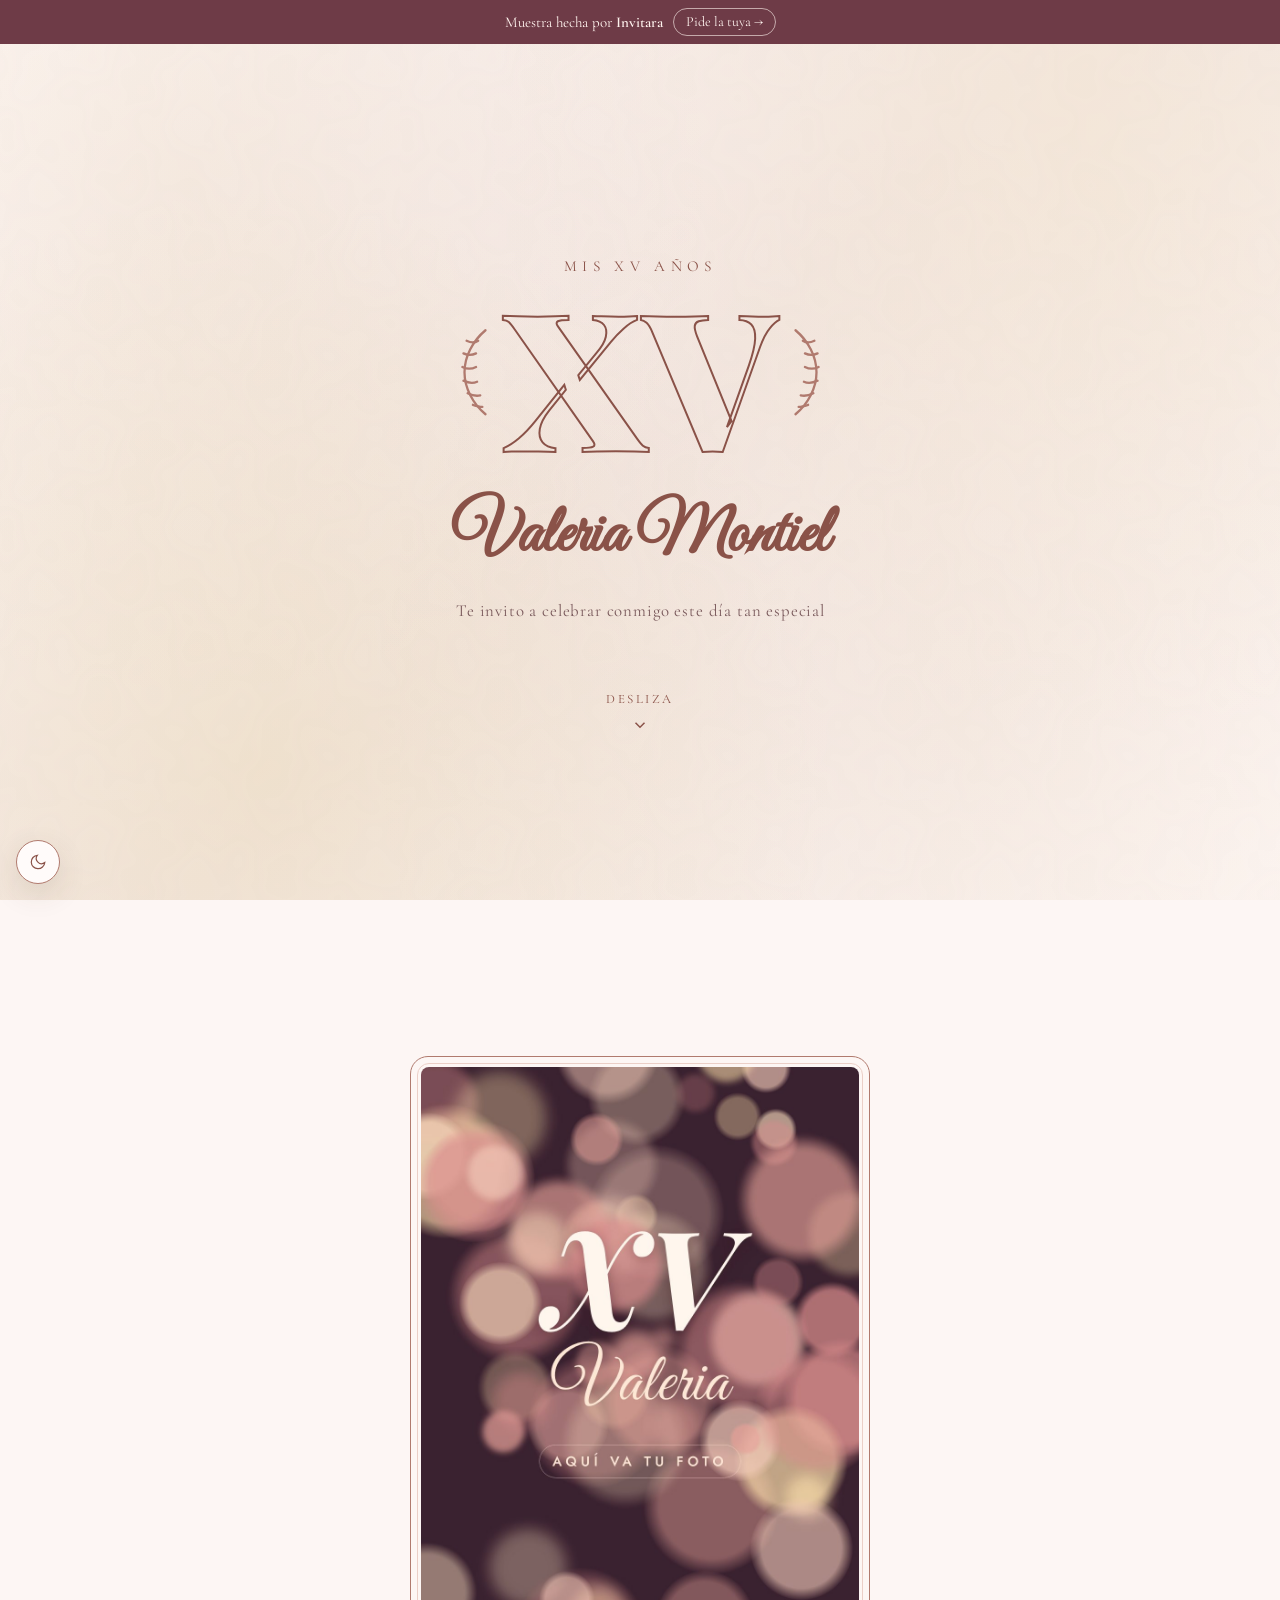
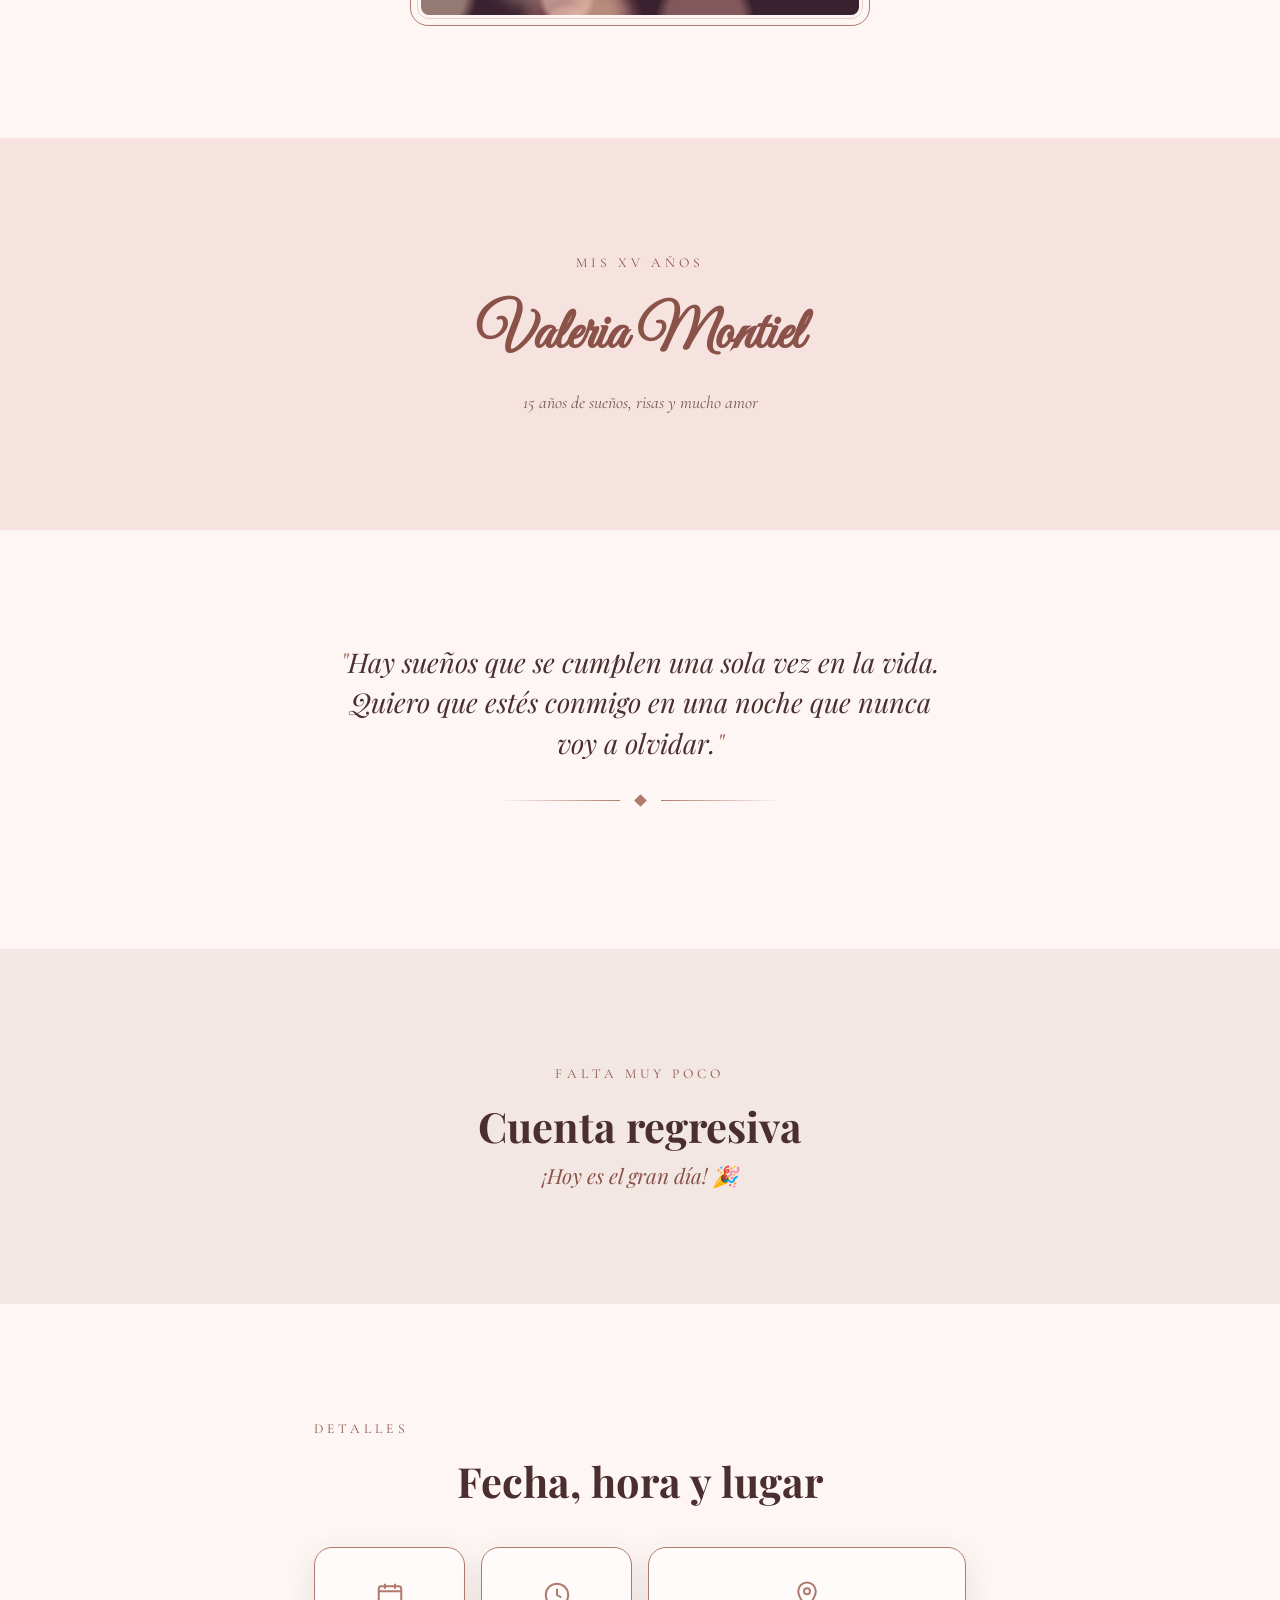
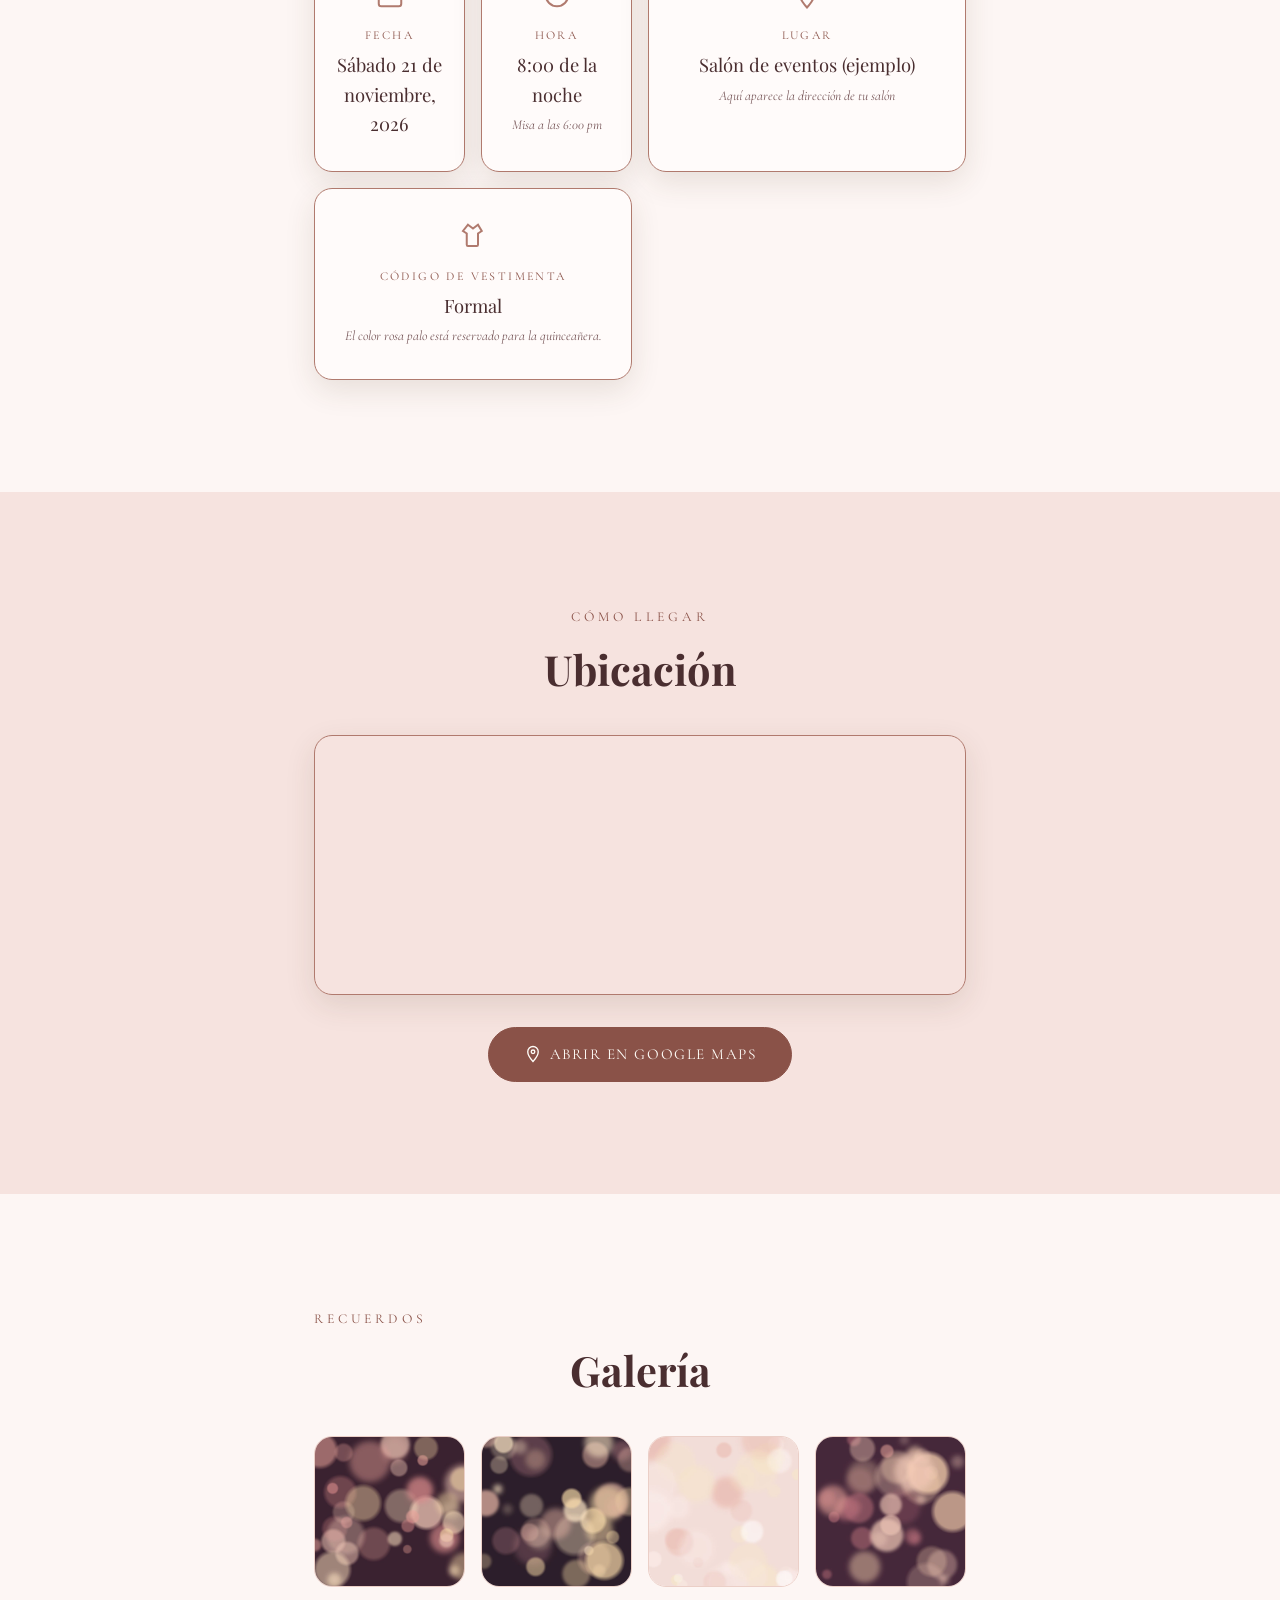
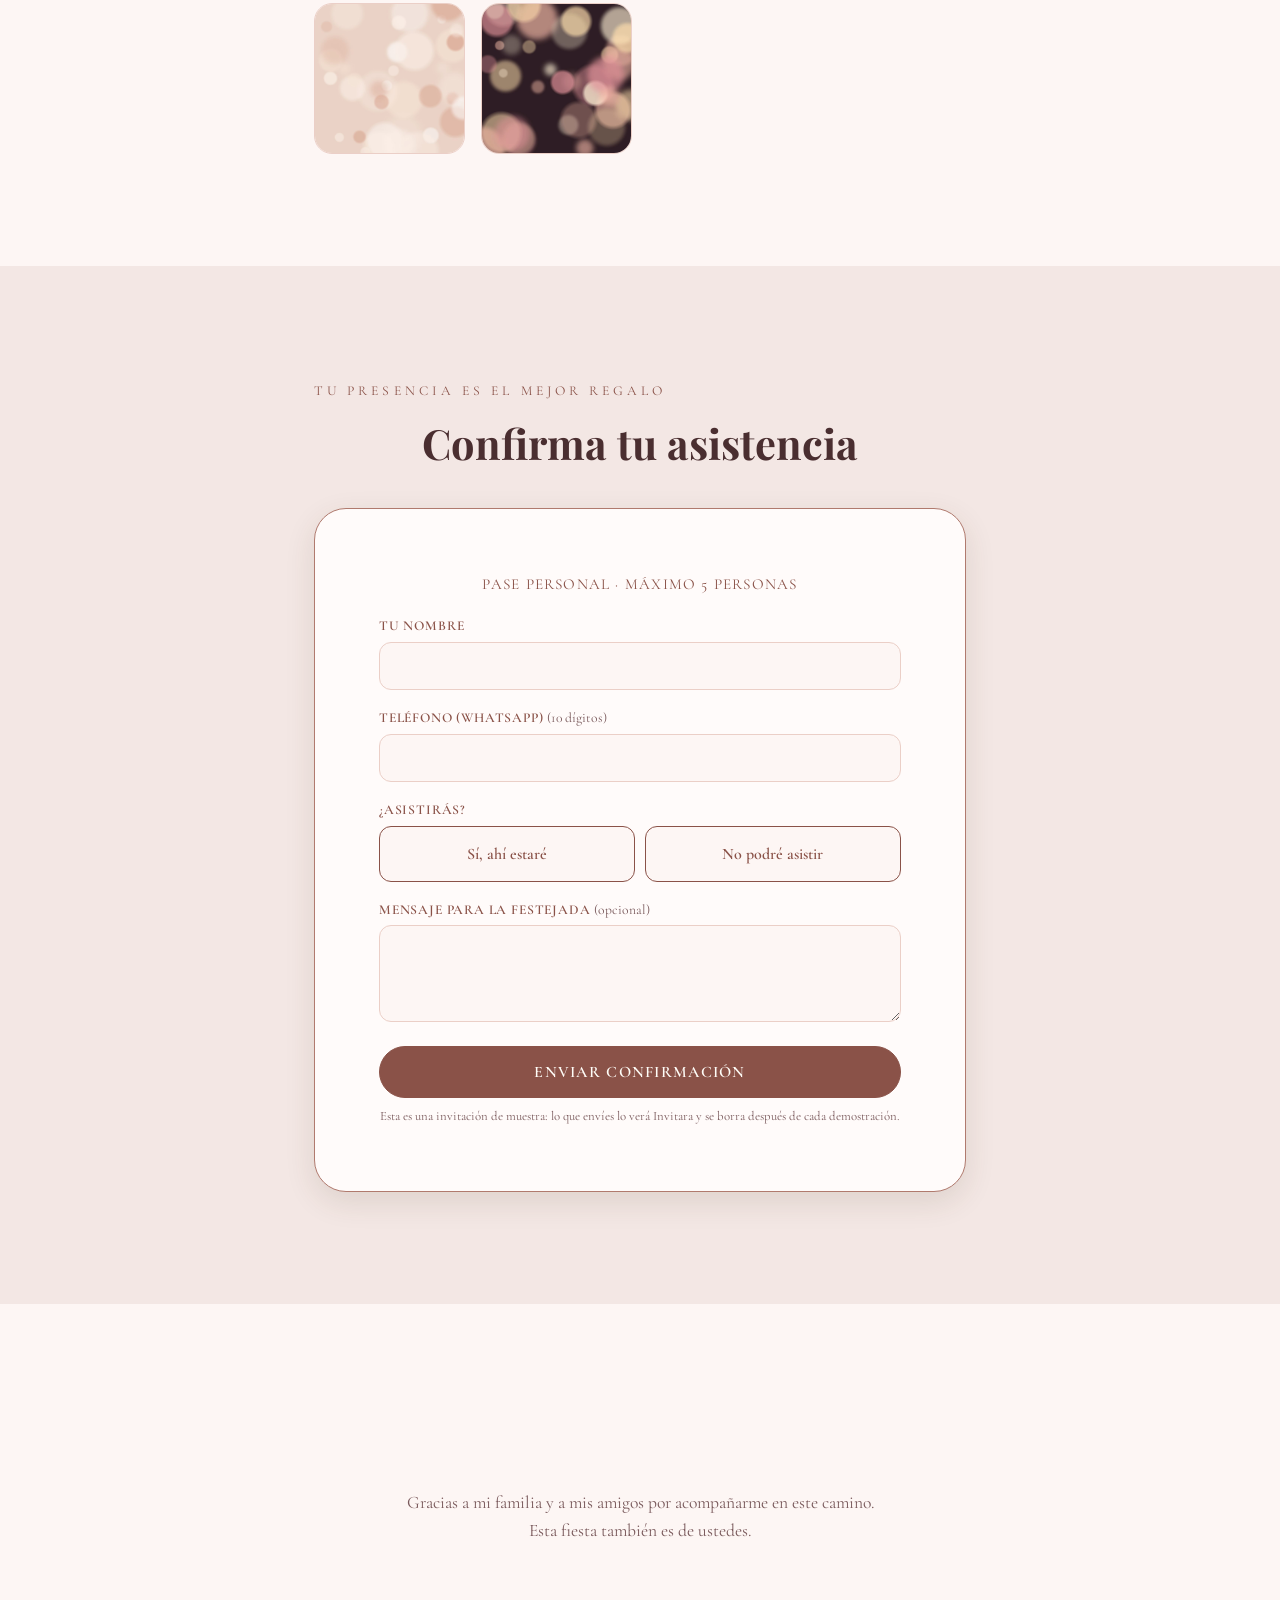
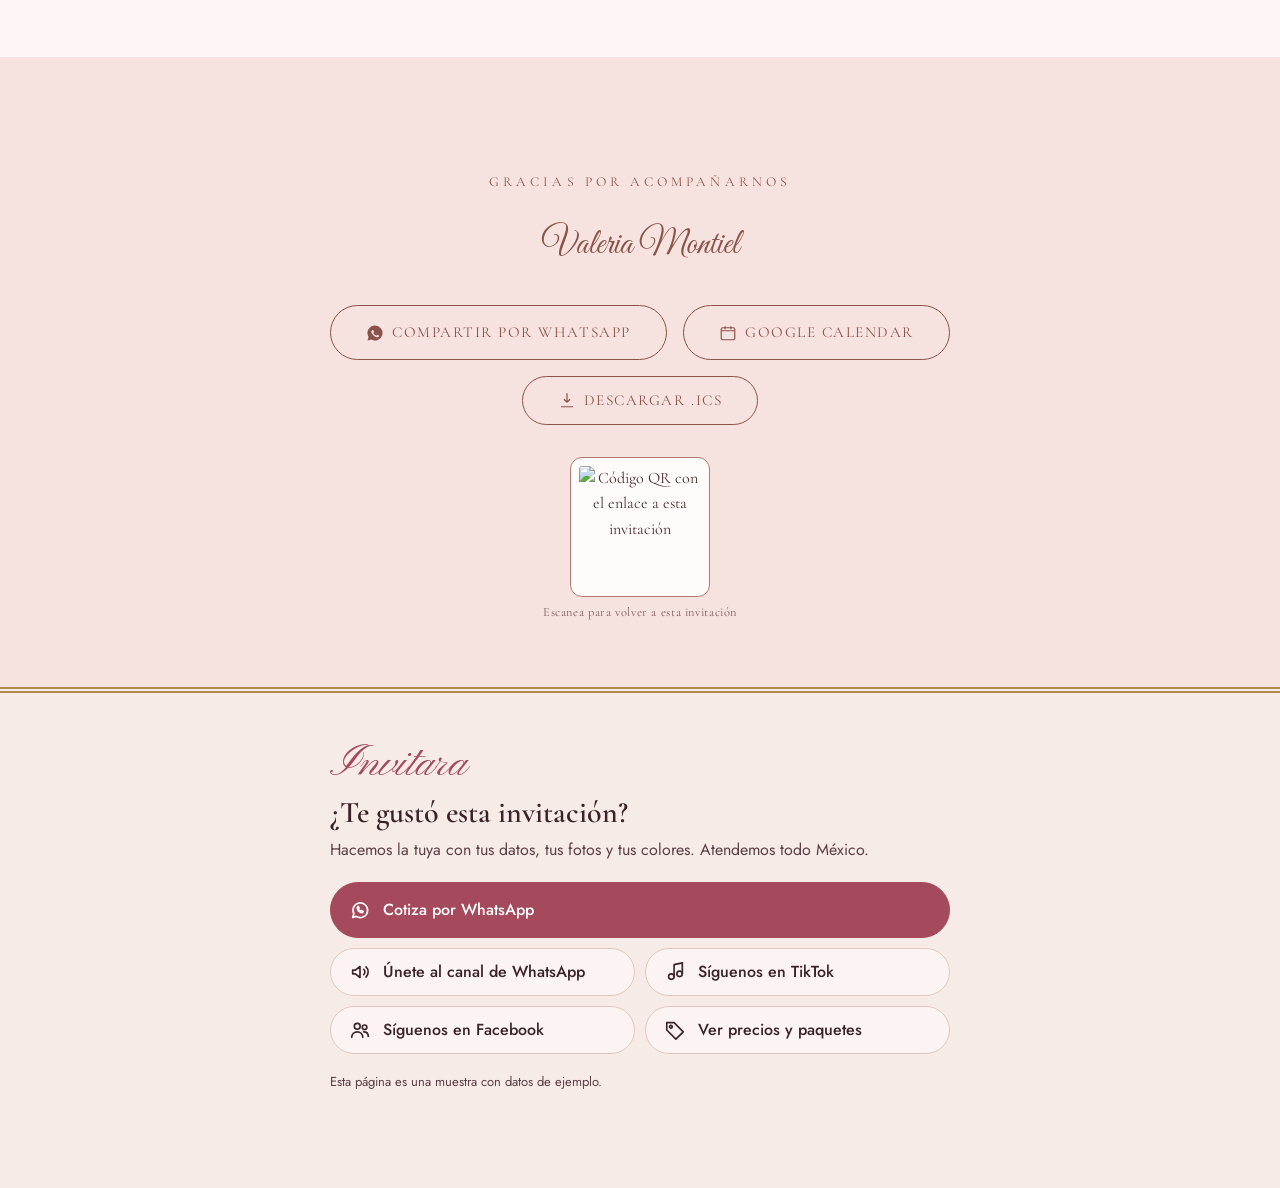
==== commit d708e1d3: "Demo en modo real permanente para demostraciones en vivo - Sin fecha límite, para que la muestra no " ====
--- a/index.html
+++ b/index.html
@@ -310,7 +310,7 @@
   <script src="assets/js/scroll.js"></script>
   <script src="assets/js/animaciones.js"></script>
   <script src="assets/js/validacion.js?v=1"></script>
-  <script src="assets/js/confirmacion.js?v=1"></script>
+  <script src="assets/js/confirmacion.js?v=2"></script>
   <script src="assets/js/app.js"></script>
   <!-- ============== CONTACTO DE INVITARA (no es parte de la invitación de ejemplo) ============== -->
   <link rel="stylesheet" href="https://fonts.googleapis.com/css2?family=Pinyon+Script&family=Cormorant+Garamond:wght@600&family=Jost:wght@400;500&display=swap">
